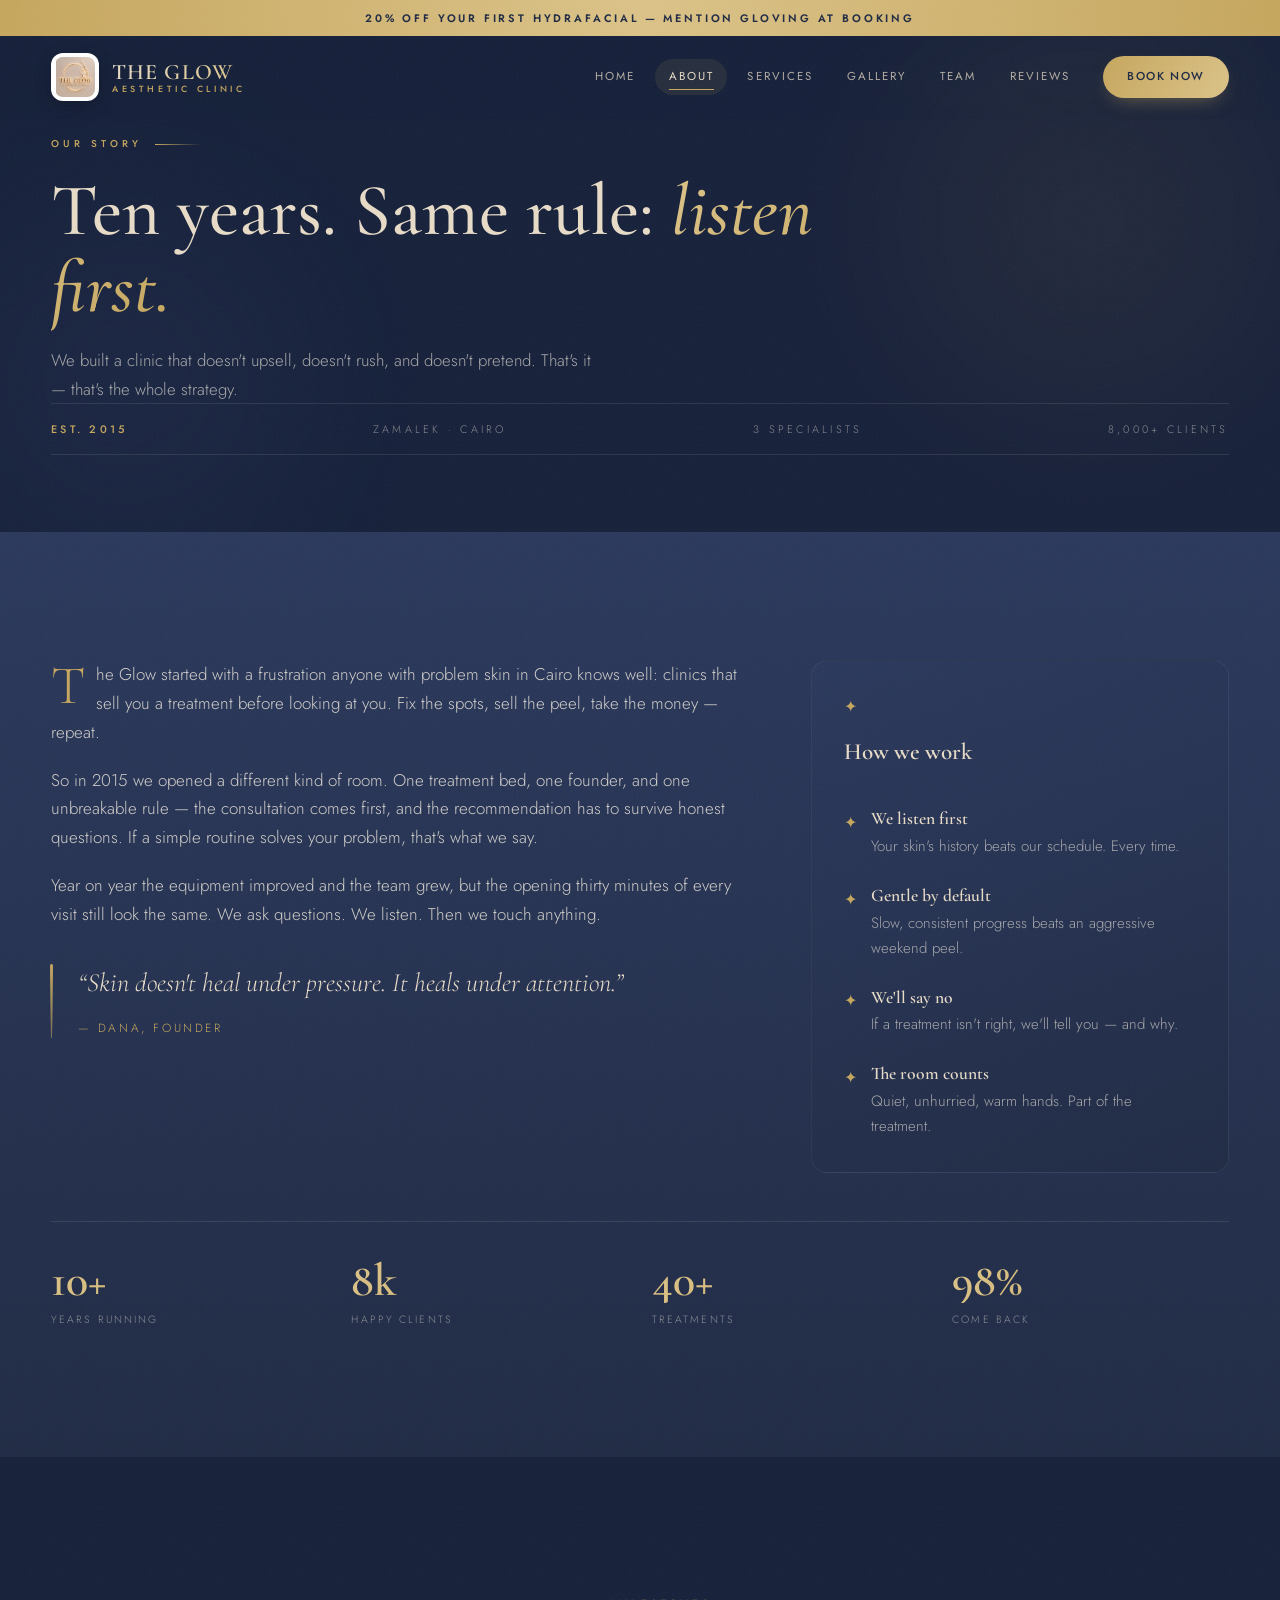
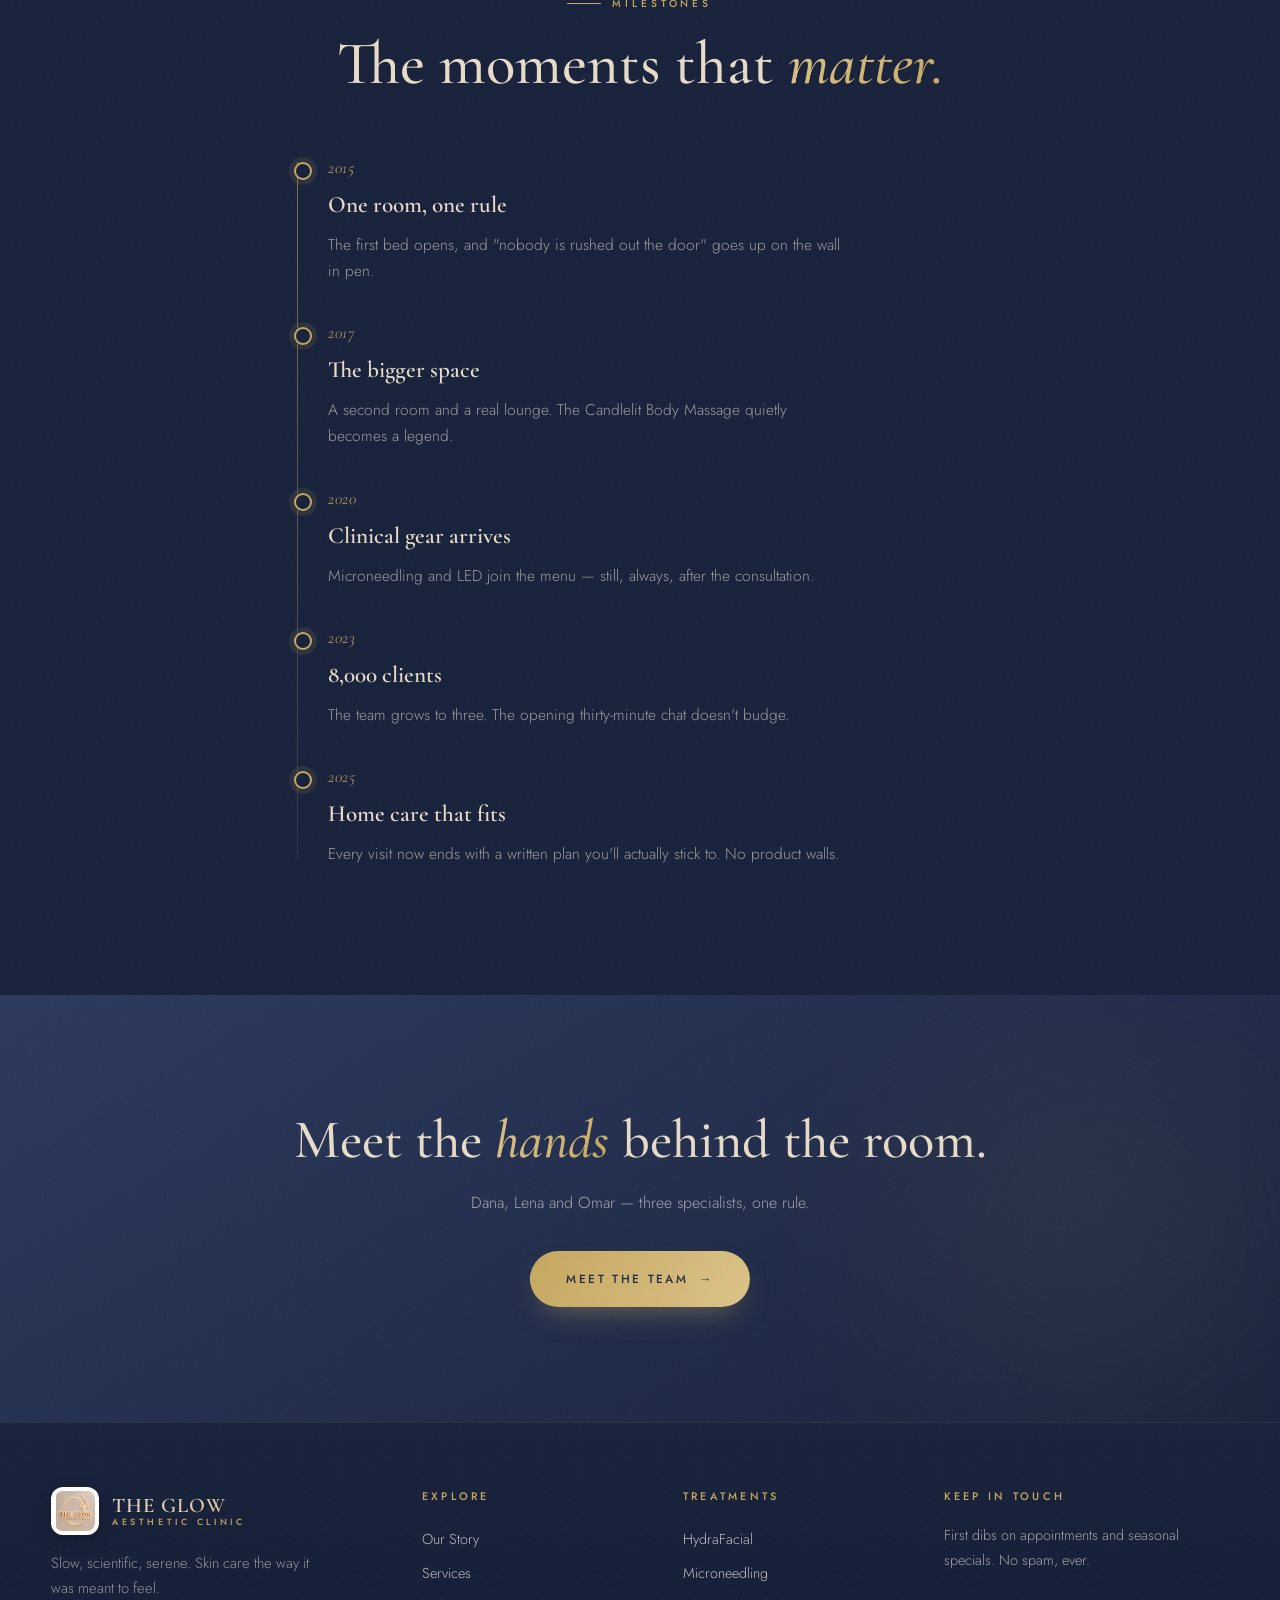
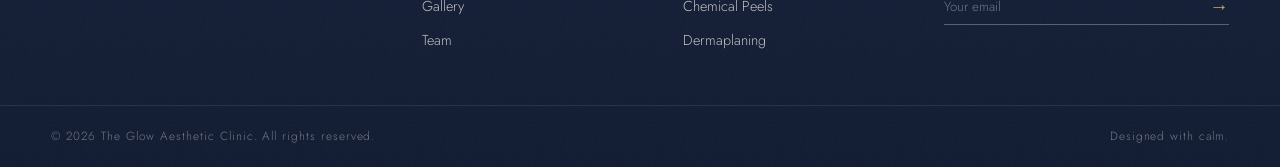
==== about.html @ 3f2040c8 "Initial commit: The Glow aesthetic clinic website" ====
<!DOCTYPE html>
<html lang="en">
<head>
  <meta charset="UTF-8">
  <meta name="viewport" content="width=device-width, initial-scale=1.0">
  <title>Our Story — The Glow Aesthetic Clinic</title>
  <meta name="description" content="The story, values and milestones behind The Glow Aesthetic Clinic in Cairo.">
  <link rel="preconnect" href="https://fonts.googleapis.com">
  <link rel="preconnect" href="https://fonts.gstatic.com" crossorigin>
  <link href="https://fonts.googleapis.com/css2?family=Cormorant+Garamond:ital,wght@0,300;0,400;0,500;0,600;0,700;1,300;1,400;1,500;1,600&family=Jost:wght@200;300;400;500;600&family=Pinyon+Script&display=swap" rel="stylesheet">
  <link rel="stylesheet" href="css/style.css">
</head>
<body>

  <div class="progress-bar"></div>

  <div class="loader" aria-hidden="true">
    <div class="ring"><img src="assets/logo.jpg" alt=""></div>
  </div>

  <header class="site-header" id="siteHeader">
    <div class="announce">20% off your first HydraFacial — mention GLOVING at booking</div>
    <div class="container header-inner">
      <a href="index.html" class="brand" aria-label="The Glow — home">
        <img class="brand-mark" src="assets/logo.jpg" alt="The Glow logo">
        <span class="brand-text">
          <span class="brand-name">The Glow</span>
          <span class="brand-sub">Aesthetic Clinic</span>
        </span>
      </a>
      <nav class="nav" aria-label="Primary">
        <a href="index.html" class="nav-link">Home</a>
        <a href="about.html" class="nav-link active">About</a>
        <a href="services.html" class="nav-link">Services</a>
        <a href="gallery.html" class="nav-link">Gallery</a>
        <a href="team.html" class="nav-link">Team</a>
        <a href="reviews.html" class="nav-link">Reviews</a>
        <a href="contact.html" class="nav-link nav-cta">Book Now</a>
      </nav>
      <button class="nav-toggle" id="navToggle" aria-label="Open menu" aria-expanded="false">
        <span></span><span></span><span></span>
      </button>
    </div>
  </header>

  <div class="mobile-menu" id="mobileMenu" aria-hidden="true">
    <nav aria-label="Mobile">
      <a href="index.html">Home</a>
      <a href="about.html">About</a>
      <a href="services.html">Services</a>
      <a href="gallery.html">Gallery</a>
      <a href="team.html">Team</a>
      <a href="reviews.html">Reviews</a>
      <a href="contact.html" class="mobile-cta">Book Now</a>
    </nav>
  </div>

  <main>

    <section class="page-hero">
      <div class="aurora" aria-hidden="true"><span class="blob b1"></span><span class="blob b2"></span></div>
      <div class="container">
        <p class="page-overline reveal">Our Story</p>
        <h1 class="page-title reveal" style="--d:.08s">Ten years. Same rule: <em>listen first.</em></h1>
        <p class="page-lead reveal" style="--d:.16s">We built a clinic that doesn't upsell, doesn't rush, and doesn't pretend. That's it — that's the whole strategy.</p>
      </div>
      <div class="container">
        <div class="strip reveal" style="--d:.24s">
          <b>Est. 2015</b>
          <span>Zamalek · Cairo</span>
          <span>3 specialists</span>
          <span>8,000+ clients</span>
        </div>
      </div>
    </section>

    <section class="sec-alt section">
      <div class="container about-grid">
        <div class="about-copy">
          <div class="body-text reveal">
            <p>The Glow started with a frustration anyone with problem skin in Cairo knows well: clinics that sell you a treatment before looking at you. Fix the spots, sell the peel, take the money — repeat.</p>
            <p>So in 2015 we opened a different kind of room. One treatment bed, one founder, and one unbreakable rule — the consultation comes first, and the recommendation has to survive honest questions. If a simple routine solves your problem, that's what we say.</p>
            <p>Year on year the equipment improved and the team grew, but the opening thirty minutes of every visit still look the same. We ask questions. We listen. Then we touch anything.</p>
          </div>
          <div class="about-quote reveal" style="--d:.1s">
            <p>“Skin doesn't heal under pressure. It heals under attention.”</p>
            <footer>— Dana, founder</footer>
          </div>
        </div>

        <aside class="reveal reveal-right" style="--d:.14s">
          <div class="card">
            <span class="gold-ic">✦</span>
            <h3>How we work</h3>
            <div class="mt-2" style="display:grid;gap:1.3rem">
              <div class="feature">
                <i>✦</i>
                <div>
                  <strong>We listen first</strong>
                  <p>Your skin's history beats our schedule. Every time.</p>
                </div>
              </div>
              <div class="feature">
                <i>✦</i>
                <div>
                  <strong>Gentle by default</strong>
                  <p>Slow, consistent progress beats an aggressive weekend peel.</p>
                </div>
              </div>
              <div class="feature">
                <i>✦</i>
                <div>
                  <strong>We'll say no</strong>
                  <p>If a treatment isn't right, we'll tell you — and why.</p>
                </div>
              </div>
              <div class="feature">
                <i>✦</i>
                <div>
                  <strong>The room counts</strong>
                  <p>Quiet, unhurried, warm hands. Part of the treatment.</p>
                </div>
              </div>
            </div>
          </div>
        </aside>
      </div>

      <div class="container mt-3">
        <div class="stats reveal">
          <div class="stat">
            <span class="stat-num" data-count="10" data-suffix="+">0</span>
            <span class="stat-label">Years running</span>
          </div>
          <div class="stat">
            <span class="stat-num" data-count="8" data-suffix="k">0</span>
            <span class="stat-label">Happy clients</span>
          </div>
          <div class="stat">
            <span class="stat-num" data-count="40" data-suffix="+">0</span>
            <span class="stat-label">Treatments</span>
          </div>
          <div class="stat">
            <span class="stat-num" data-count="98" data-suffix="%">0</span>
            <span class="stat-label">Come back</span>
          </div>
        </div>
      </div>
    </section>

    <section class="sec-deep section">
      <div class="container">
        <div class="section-head" style="text-align:center">
          <p class="eyebrow reveal" style="margin-inline:auto">Milestones</p>
          <h2 class="section-title reveal" style="--d:.08s;margin-inline:auto">The moments that <em>matter.</em></h2>
        </div>
        <div class="timeline">
          <div class="tl-item reveal">
            <span class="tl-year">2015</span>
            <h3>One room, one rule</h3>
            <p>The first bed opens, and "nobody is rushed out the door" goes up on the wall in pen.</p>
          </div>
          <div class="tl-item reveal" style="--d:.08s">
            <span class="tl-year">2017</span>
            <h3>The bigger space</h3>
            <p>A second room and a real lounge. The Candlelit Body Massage quietly becomes a legend.</p>
          </div>
          <div class="tl-item reveal" style="--d:.16s">
            <span class="tl-year">2020</span>
            <h3>Clinical gear arrives</h3>
            <p>Microneedling and LED join the menu — still, always, after the consultation.</p>
          </div>
          <div class="tl-item reveal" style="--d:.24s">
            <span class="tl-year">2023</span>
            <h3>8,000 clients</h3>
            <p>The team grows to three. The opening thirty-minute chat doesn't budge.</p>
          </div>
          <div class="tl-item reveal" style="--d:.32s">
            <span class="tl-year">2025</span>
            <h3>Home care that fits</h3>
            <p>Every visit now ends with a written plan you'll actually stick to. No product walls.</p>
          </div>
        </div>
      </div>
    </section>

    <section class="cta-band section">
      <div class="aurora" aria-hidden="true"><span class="blob b1"></span></div>
      <div class="container">
        <h2>Meet the <em>hands</em> behind the room.</h2>
        <p>Dana, Lena and Omar — three specialists, one rule.</p>
        <a href="team.html" class="btn btn-primary">Meet the team <span class="arrow">→</span></a>
      </div>
    </section>

  </main>

  <footer class="footer">
    <div class="container footer-grid">
      <div class="footer-brand">
        <a href="index.html" class="brand">
          <img class="brand-mark" src="assets/logo.jpg" alt="The Glow logo">
          <span class="brand-text">
            <span class="brand-name">The Glow</span>
            <span class="brand-sub">Aesthetic Clinic</span>
          </span>
        </a>
        <p class="footer-note">Slow, scientific, serene. Skin care the way it was meant to feel.</p>
      </div>
      <div class="footer-col">
        <h4>Explore</h4>
        <a href="about.html">Our Story</a>
        <a href="services.html">Services</a>
        <a href="gallery.html">Gallery</a>
        <a href="team.html">Team</a>
      </div>
      <div class="footer-col">
        <h4>Treatments</h4>
        <a href="services.html">HydraFacial</a>
        <a href="services.html">Microneedling</a>
        <a href="services.html">Chemical Peels</a>
        <a href="services.html">Dermaplaning</a>
      </div>
      <div class="footer-col">
        <h4>Keep in touch</h4>
        <p class="footer-contact">First dibs on appointments and seasonal specials. No spam, ever.</p>
        <form class="newsletter" id="newsletterForm">
          <input type="email" placeholder="Your email" aria-label="Email address" required>
          <button type="submit" aria-label="Subscribe">→</button>
        </form>
      </div>
    </div>
    <div class="footer-bottom">
      <div class="container" style="display:flex;justify-content:space-between;gap:1rem;flex-wrap:wrap">
        <p>© <span id="year"></span> The Glow Aesthetic Clinic. All rights reserved.</p>
        <p>Designed with calm.</p>
      </div>
    </div>
  </footer>

  <button class="to-top" id="toTop" aria-label="Back to top">↑</button>

  <script src="js/main.js"></script>
</body>
</html>
---- css/style.css ----
/* ============================================================
   THE GLOW — AESTHETIC CLINIC
   Redesign v3 · alive motion system
   Palette kept: navy / beige / gold
   ============================================================ */
:root {
  --navy: #1F2A44;
  --navy-soft: #2A385C;
  --navy-deep: #16203A;
  --beige: #E8DCC8;
  --beige-light: #F5EFE3;
  --beige-pale: #FBF7EF;
  --gold: #C6A75E;
  --gold-light: #DCC388;
  --ink: #232C3F;
  --muted: #7A8498;
  --serif: "Cormorant Garamond", Georgia, serif;
  --sans: "Jost", "Segoe UI", Arial, sans-serif;
  --script: "Pinyon Script", "Brush Script MT", cursive;
  --gold-soft: rgba(198, 167, 94, 0.16);
  --glass: rgba(245, 239, 227, 0.06);
  --line: rgba(245, 239, 227, 0.1);
  --shadow: 0 40px 80px -40px rgba(4, 8, 20, 0.55);
  --shadow-soft: 0 24px 48px -24px rgba(4, 8, 20, 0.45);
  --radius: 16px;
  --radius-sm: 10px;
  --ease: cubic-bezier(0.16, 1, 0.3, 1);
  --ease-bounce: cubic-bezier(0.34, 1.56, 0.64, 1);
}

* { margin: 0; padding: 0; box-sizing: border-box; }
html { scroll-behavior: smooth; }
html.lock { overflow: hidden; }

body {
  font-family: var(--sans);
  font-weight: 300;
  color: var(--beige);
  background: var(--navy-deep);
  line-height: 1.7;
  overflow-x: hidden;
  -webkit-font-smoothing: antialiased;
  text-rendering: optimizeLegibility;
}

/* film grain texture overlay */
body::after {
  content: "";
  position: fixed;
  inset: 0;
  z-index: 9990;
  pointer-events: none;
  opacity: 0.05;
  background-image: url("data:image/svg+xml,%3Csvg xmlns='http://www.w3.org/2000/svg' width='120' height='120'%3E%3Cfilter id='n'%3E%3CfeTurbulence type='fractalNoise' baseFrequency='0.9' numOctaves='2'/%3E%3C/filter%3E%3Crect width='120' height='120' filter='url(%23n)' opacity='1'/%3E%3C/svg%3E");
}

img { display: block; max-width: 100%; }
a { color: inherit; text-decoration: none; }
ul { list-style: none; }
button { font-family: inherit; cursor: pointer; }
section { scroll-margin-top: 90px; position: relative; }
::selection { background: var(--gold); color: var(--navy); }

/* custom scrollbar */
::-webkit-scrollbar { width: 10px; }
::-webkit-scrollbar-track { background: var(--navy-deep); }
::-webkit-scrollbar-thumb { background: linear-gradient(var(--navy-soft), var(--navy)); border-radius: 8px; border: 2px solid var(--navy-deep); }
::-webkit-scrollbar-thumb:hover { background: var(--gold); }

.container { width: min(1240px, 92vw); margin-inline: auto; }
.section { padding: clamp(5rem, 10vw, 9rem) 0; }

/* ---------- scroll progress bar ---------- */
.progress-bar {
  position: fixed;
  top: 0; left: 0;
  height: 3px;
  width: 0%;
  background: linear-gradient(90deg, var(--gold), var(--gold-light), var(--beige));
  z-index: 10000;
  box-shadow: 0 0 12px rgba(198, 167, 94, 0.6);
}

/* ---------- loader ---------- */
.loader {
  position: fixed;
  inset: 0;
  z-index: 10001;
  background: var(--navy-deep);
  display: grid;
  place-items: center;
  transition: opacity 0.6s var(--ease), visibility 0.6s;
}
.loader.done { opacity: 0; visibility: hidden; pointer-events: none; }
.loader .ring {
  width: 74px;
  height: 74px;
  border-radius: 50%;
  border: 2px solid rgba(198, 167, 94, 0.2);
  border-top-color: var(--gold);
  animation: spin 0.9s linear infinite;
  display: grid;
  place-items: center;
}
.loader .ring img { width: 46px; height: 46px; border-radius: 50%; object-fit: contain; padding: 3px; background: #fff; }

/* ---------- custom cursor ---------- */
.cursor-dot,
.cursor-ring { position: fixed; top: 0; left: 0; pointer-events: none; z-index: 10002; border-radius: 50%; }
.cursor-dot {
  width: 8px; height: 8px;
  background: var(--gold);
  transform: translate(-50%, -50%);
  transition: width 0.25s var(--ease), height 0.25s var(--ease), background 0.25s;
}
.cursor-ring {
  width: 38px; height: 38px;
  border: 1px solid rgba(198, 167, 94, 0.55);
  transform: translate(-50%, -50%);
  transition: width 0.3s var(--ease), height 0.3s var(--ease), border-color 0.3s;
}
.cursor-clean body.has-cursor, .cursor-clean body.has-cursor a, .cursor-clean body.has-cursor button { cursor: none; }
.cursor-dot.is-active { width: 14px; height: 14px; background: var(--gold-light); }
.cursor-ring.is-active { width: 56px; height: 56px; border-color: var(--gold-light); }
@media (hover: none), (pointer: coarse) { .cursor-dot, .cursor-ring { display: none; } }

/* ---------- aurora background blobs ---------- */
.aurora { position: absolute; inset: 0; overflow: hidden; pointer-events: none; z-index: 0; }
.aurora .blob {
  position: absolute;
  border-radius: 50%;
  filter: blur(90px);
  opacity: 0.5;
  animation: drift 18s var(--ease) infinite alternate;
}
.aurora .blob.b1 { width: 46vw; height: 46vw; min-width: 420px; min-height: 420px; background: radial-gradient(circle, rgba(198, 167, 94, 0.22), transparent 65%); top: -14%; right: -8%; }
.aurora .blob.b2 { width: 40vw; height: 40vw; min-width: 380px; min-height: 380px; background: radial-gradient(circle, rgba(42, 56, 92, 0.85), transparent 65%); bottom: -20%; left: -10%; animation-delay: -6s; }
.aurora .blob.b3 { width: 30vw; height: 30vw; min-width: 300px; min-height: 300px; background: radial-gradient(circle, rgba(220, 195, 136, 0.12), transparent 65%); top: 30%; left: 30%; animation-delay: -12s; }
@keyframes drift {
  0% { transform: translate3d(0, 0, 0) scale(1); }
  50% { transform: translate3d(-4%, 6%, 0) scale(1.08); }
  100% { transform: translate3d(5%, -5%, 0) scale(0.96); }
}
@keyframes spin { to { transform: rotate(360deg); } }

/* ---------- page enter ---------- */
.page-enter { animation: pageIn 0.9s var(--ease) both; }
@keyframes pageIn { from { opacity: 0; transform: translateY(14px); } to { opacity: 1; transform: none; } }

/* ---------- reveal (scroll) ---------- */
.reveal {
  opacity: 0;
  transform: translateY(30px) scale(0.985);
  filter: blur(6px);
  transition: opacity 0.9s var(--ease), transform 0.9s var(--ease), filter 0.9s var(--ease);
  transition-delay: var(--d, 0s);
  will-change: opacity, transform, filter;
}
.reveal.in { opacity: 1; transform: none; filter: blur(0); }
.reveal-left { transform: translateX(-40px); }
.reveal-right { transform: translateX(40px); }
.reveal-scale { transform: scale(0.9); }
.reveal.in { transform: none; }

/* ---------- buttons ---------- */
.btn {
  position: relative;
  display: inline-flex;
  align-items: center;
  gap: 0.7rem;
  font-family: var(--sans);
  font-size: 0.74rem;
  font-weight: 500;
  letter-spacing: 0.2em;
  text-transform: uppercase;
  padding: 1.05rem 2.2rem;
  border-radius: 999px;
  border: 1px solid transparent;
  overflow: hidden;
  isolation: isolate;
  transition: color 0.35s var(--ease), border-color 0.35s var(--ease), transform 0.35s var(--ease), box-shadow 0.35s var(--ease);
}
.btn::before {
  content: "";
  position: absolute;
  inset: 0;
  z-index: -1;
  background: linear-gradient(115deg, transparent 30%, rgba(255, 255, 255, 0.28) 50%, transparent 70%);
  transform: translateX(-120%);
  transition: transform 0.6s var(--ease);
}
.btn:hover::before { transform: translateX(120%); }
.btn-primary {
  background: linear-gradient(120deg, var(--gold), var(--gold-light));
  color: var(--navy);
  box-shadow: 0 14px 30px -14px rgba(198, 167, 94, 0.55);
}
.btn-primary:hover { transform: translateY(-2px); box-shadow: 0 20px 40px -16px rgba(198, 167, 94, 0.7); color: var(--navy); }
.btn-ghost { border-color: rgba(245, 239, 227, 0.35); color: var(--beige); background: rgba(245, 239, 227, 0.02); }
.btn-ghost:hover { border-color: var(--gold); color: var(--gold-light); transform: translateY(-2px); box-shadow: inset 0 0 0 1px rgba(198, 167, 94, 0.2); }
.btn .arrow { display: inline-block; transition: transform 0.35s var(--ease); }
.btn:hover .arrow { transform: translateX(5px); }
.btn-block { width: 100%; justify-content: center; }

/* ---------- announcement bar (inside header, collapses on scroll) ---------- */
.announce {
  position: relative;
  z-index: 802;
  background: linear-gradient(90deg, var(--gold), var(--gold-light), var(--gold));
  color: var(--navy);
  text-align: center;
  padding: 0.55rem 1rem;
  font-size: 0.68rem;
  font-weight: 600;
  letter-spacing: 0.26em;
  text-transform: uppercase;
  overflow: hidden;
  white-space: nowrap;
  transition: padding 0.4s var(--ease), height 0.4s var(--ease), opacity 0.4s;
}
.site-header.scrolled .announce { padding-top: 0; padding-bottom: 0; height: 0; opacity: 0; }

/* ---------- header ---------- */
.site-header {
  position: fixed;
  top: 0; left: 0; right: 0;
  z-index: 800;
  background: rgba(22, 32, 58, 0.35);
  backdrop-filter: blur(18px);
  -webkit-backdrop-filter: blur(18px);
  border-bottom: 1px solid transparent;
  transition: background 0.45s var(--ease), border-color 0.45s var(--ease), box-shadow 0.45s var(--ease);
}
.site-header.scrolled {
  background: rgba(22, 32, 58, 0.82);
  border-bottom-color: var(--line);
  box-shadow: 0 14px 40px -24px rgba(0, 0, 0, 0.6);
}
.header-inner {
  display: flex;
  align-items: center;
  justify-content: space-between;
  gap: 1rem;
  padding: 1.05rem 0;
  transition: padding 0.45s var(--ease);
}
.site-header.scrolled .header-inner { padding: 0.72rem 0; }

.brand { display: flex; align-items: center; gap: 0.8rem; color: var(--beige); }
.brand-mark {
  width: 48px; height: 48px;
  flex: none;
  object-fit: contain;
  padding: 4px;
  background: #fff;
  border-radius: 12px;
  transition: transform 0.5s var(--ease-bounce), box-shadow 0.5s;
  box-shadow: 0 4px 16px rgba(0, 0, 0, 0.25);
}
.brand:hover .brand-mark { transform: rotate(-6deg) scale(1.06); }
.brand-text { display: flex; flex-direction: column; line-height: 1.1; }
.brand-name {
  font-family: var(--serif);
  font-weight: 600;
  font-size: 1.38rem;
  letter-spacing: 0.05em;
  text-transform: uppercase;
  background: linear-gradient(120deg, var(--beige), var(--gold-light));
  -webkit-background-clip: text;
  background-clip: text;
  -webkit-text-fill-color: transparent;
}
.brand-sub {
  font-family: var(--sans);
  font-size: 0.56rem;
  font-weight: 500;
  letter-spacing: 0.4em;
  text-transform: uppercase;
  color: var(--gold);
}

.nav { display: flex; align-items: center; gap: 0.4rem; }
.nav-link {
  position: relative;
  font-size: 0.72rem;
  font-weight: 400;
  letter-spacing: 0.18em;
  text-transform: uppercase;
  color: var(--beige);
  opacity: 0.75;
  padding: 0.5rem 0.85rem;
  border-radius: 999px;
  transition: opacity 0.3s var(--ease), background 0.3s var(--ease), color 0.3s var(--ease);
}
.nav-link::after {
  content: "";
  position: absolute;
  left: 0.85rem; right: 0.85rem; bottom: 0.28rem;
  height: 1px;
  background: var(--gold);
  transform: scaleX(0);
  transform-origin: right;
  transition: transform 0.4s var(--ease);
}
.nav-link:hover, .nav-link.active { opacity: 1; }
.nav-link:hover::after, .nav-link.active::after { transform: scaleX(1); transform-origin: left; }
.nav-link.active { background: rgba(198, 167, 94, 0.1); }

.nav-cta {
  margin-left: 0.8rem;
  background: linear-gradient(120deg, var(--gold), var(--gold-light));
  color: var(--navy);
  padding: 0.68rem 1.5rem;
  border-radius: 999px;
  letter-spacing: 0.14em;
  font-weight: 500;
  opacity: 1;
  box-shadow: 0 8px 20px -10px rgba(198, 167, 94, 0.6);
  transition: transform 0.3s var(--ease-bounce), box-shadow 0.3s;
}
.nav-cta::after { display: none; }
.nav-cta:hover { transform: translateY(-2px) scale(1.03); box-shadow: 0 14px 30px -12px rgba(198, 167, 94, 0.75); }
.nav-cta.active { background: var(--beige); }

/* hamburger */
.nav-toggle {
  display: none;
  flex-direction: column;
  gap: 5px;
  background: none;
  border: 0;
  padding: 8px;
  z-index: 900;
}
.nav-toggle span {
  width: 26px; height: 2px;
  background: var(--beige);
  border-radius: 2px;
  transition: transform 0.4s var(--ease), opacity 0.3s var(--ease), width 0.4s var(--ease);
}
.nav-toggle.open span:nth-child(1) { transform: translateY(7px) rotate(45deg); }
.nav-toggle.open span:nth-child(2) { opacity: 0; }
.nav-toggle.open span:nth-child(3) { transform: translateY(-7px) rotate(-45deg); width: 26px; }

.mobile-menu {
  position: fixed;
  inset: 0;
  z-index: 850;
  background: linear-gradient(160deg, var(--navy-deep), var(--navy));
  display: flex;
  align-items: center;
  justify-content: center;
  opacity: 0;
  visibility: hidden;
  transition: opacity 0.5s var(--ease), visibility 0.5s;
}
.mobile-menu.open { opacity: 1; visibility: visible; }
.mobile-menu::before {
  content: "";
  position: absolute;
  top: -20%; right: -10%;
  width: 60vw; height: 60vw;
  background: radial-gradient(circle, rgba(198, 167, 94, 0.14), transparent 65%);
  pointer-events: none;
}
.mobile-menu nav { display: flex; flex-direction: column; gap: 0.2rem; text-align: center; position: relative; z-index: 1; }
.mobile-menu a {
  font-family: var(--serif);
  font-size: 2.3rem;
  color: var(--beige);
  padding: 0.5rem 0;
  opacity: 0;
  transform: translateY(22px);
  transition: opacity 0.5s var(--ease), transform 0.5s var(--ease), color 0.3s;
}
.mobile-menu.open a { opacity: 1; transform: none; }
.mobile-menu.open a:nth-child(1) { transition-delay: 0.08s; }
.mobile-menu.open a:nth-child(2) { transition-delay: 0.14s; }
.mobile-menu.open a:nth-child(3) { transition-delay: 0.2s; }
.mobile-menu.open a:nth-child(4) { transition-delay: 0.26s; }
.mobile-menu.open a:nth-child(5) { transition-delay: 0.32s; }
.mobile-menu.open a:nth-child(6) { transition-delay: 0.38s; }
.mobile-menu.open a:nth-child(7) { transition-delay: 0.44s; }
.mobile-menu a:hover { color: var(--gold); transform: scale(1.06); }
.mobile-cta {
  font-family: var(--sans) !important;
  font-size: 0.82rem !important;
  letter-spacing: 0.28em;
  text-transform: uppercase;
  border: 1px solid var(--gold);
  border-radius: 999px;
  padding: 0.9rem 2.6rem;
  width: max-content;
  margin-inline: auto;
  margin-top: 1rem;
}

/* ============================================================
   HERO
   ============================================================ */
.hero {
  min-height: 100vh;
  display: flex;
  align-items: center;
  padding: clamp(7rem, 12vh, 9rem) 0 5rem;
  overflow: hidden;
  position: relative;
}
.hero .container { position: relative; z-index: 2; }
.hero-grid {
  display: grid;
  grid-template-columns: 1.02fr 0.98fr;
  gap: clamp(2.5rem, 6vw, 5.5rem);
  align-items: center;
}

.hero-overline {
  display: inline-flex;
  align-items: center;
  gap: 0.9rem;
  font-size: 0.66rem;
  font-weight: 500;
  letter-spacing: 0.42em;
  text-transform: uppercase;
  color: var(--gold);
  margin-bottom: 1.8rem;
}
.hero-overline::before {
  content: "";
  width: 46px;
  height: 1px;
  background: linear-gradient(90deg, var(--gold), transparent);
  animation: lineGrow 1.4s var(--ease) both;
}
@keyframes lineGrow { from { transform: scaleX(0); } to { transform: scaleX(1); } }

.hero-title {
  font-family: var(--serif);
  font-weight: 500;
  font-size: clamp(3rem, 7.4vw, 5.6rem);
  line-height: 1.02;
  color: var(--beige);
  letter-spacing: -0.015em;
}
.hero-title .line { display: block; overflow: hidden; }
.hero-title .line > span { display: block; transform: translateY(110%); animation: riseIn 1s var(--ease) forwards; }
.hero-title .line:nth-child(2) > span { animation-delay: 0.12s; }
.hero-title .line:nth-child(3) > span { animation-delay: 0.24s; }
@keyframes riseIn { to { transform: translateY(0); } }
.hero-title em {
  font-style: italic;
  background: linear-gradient(120deg, var(--gold-light), var(--gold), var(--beige));
  background-size: 200% auto;
  -webkit-background-clip: text;
  background-clip: text;
  -webkit-text-fill-color: transparent;
  animation: shimmer 5s linear infinite;
}
@keyframes shimmer { to { background-position: 200% center; } }

/* rotating word */
.rot-wrap { display: inline-block; min-width: 0.72em; text-align: center; position: relative; }
.rot {
  display: inline-block;
  font-style: italic;
  background: linear-gradient(120deg, var(--gold-light), var(--gold), var(--beige));
  -webkit-background-clip: text;
  background-clip: text;
  -webkit-text-fill-color: transparent;
}
.rot.swap-out { animation: rollOut 0.4s var(--ease) forwards; }
.rot.swap-in { animation: rollIn 0.5s var(--ease) forwards; }
@keyframes rollOut { to { opacity: 0; transform: translateY(-30px) rotateX(-40deg); } }
@keyframes rollIn { from { opacity: 0; transform: translateY(30px) rotateX(40deg); } to { opacity: 1; transform: none; } }

.hero-sub {
  margin-top: 1.6rem;
  max-width: 44ch;
  color: rgba(245, 239, 227, 0.66);
  font-size: 1.06rem;
  line-height: 1.8;
}
.hero-cta { display: flex; gap: 1rem; flex-wrap: wrap; margin-top: 2.4rem; }

.hero-trust {
  margin-top: 2.6rem;
  padding-top: 1.8rem;
  border-top: 1px solid var(--line);
  display: flex;
  align-items: center;
  gap: 1.5rem;
  flex-wrap: wrap;
}
.hero-trust p { font-size: 0.8rem; color: rgba(245, 239, 227, 0.55); letter-spacing: 0.04em; }
.hero-trust p strong { font-family: var(--serif); font-size: 1.2rem; color: var(--gold); }
.stars { color: var(--gold); letter-spacing: 0.14em; font-size: 0.85rem; }

/* hero media */
.hero-media { position: relative; perspective: 1000px; }
.hero-main {
  width: 84%;
  margin-left: auto;
  aspect-ratio: 4/5;
  border-radius: 4px 4px var(--radius) var(--radius);
  overflow: hidden;
  position: relative;
  box-shadow: var(--shadow);
  animation: floatIn 1.2s var(--ease-bounce) both;
  animation-delay: 0.35s;
}
@keyframes floatIn { from { opacity: 0; transform: translateY(40px) rotate(2deg); } to { opacity: 1; transform: none; } }
.hero-main img {
  width: 100%; height: 112%; object-fit: cover;
  transform: translateY(-5%);
  will-change: transform;
  filter: saturate(0.92) contrast(1.02);
}
.hero-accent {
  position: absolute;
  left: -3%;
  bottom: 6%;
  width: 42%;
  aspect-ratio: 1/1.2;
  border-radius: var(--radius-sm);
  overflow: hidden;
  border: 6px solid var(--navy-deep);
  box-shadow: var(--shadow-soft);
  z-index: 3;
  animation: floaty 6s var(--ease) infinite alternate;
}
@keyframes floaty { from { transform: translateY(0); } to { transform: translateY(-14px); } }
.hero-accent img { width: 100%; height: 100%; object-fit: cover; }

.hero-chip {
  position: absolute;
  top: 4%;
  right: -4%;
  z-index: 4;
  background: rgba(22, 32, 58, 0.7);
  backdrop-filter: blur(10px);
  border: 1px solid var(--gold);
  border-radius: 999px;
  padding: 0.7rem 1.3rem;
  font-size: 0.66rem;
  letter-spacing: 0.24em;
  text-transform: uppercase;
  color: var(--gold-light);
  animation: floaty 5s var(--ease) infinite alternate-reverse;
}

.hero-scroll {
  position: absolute;
  bottom: 2rem;
  left: 50%;
  transform: translateX(-50%);
  display: flex;
  flex-direction: column;
  align-items: center;
  gap: 0.6rem;
  font-size: 0.6rem;
  letter-spacing: 0.4em;
  text-transform: uppercase;
  color: rgba(245, 239, 227, 0.45);
  z-index: 2;
}
.hero-scroll::after {
  content: "";
  width: 1px;
  height: 46px;
  background: linear-gradient(180deg, var(--gold), transparent);
  animation: drip 1.8s var(--ease) infinite;
}
@keyframes drip { 0% { transform: scaleY(0); transform-origin: top; } 60% { transform: scaleY(1); transform-origin: top; } 100% { transform: scaleY(0); transform-origin: bottom; } }

/* watermark outlined text */
.watermark {
  pointer-events: none;
  position: absolute;
  font-family: var(--serif);
  font-style: italic;
  font-size: clamp(4rem, 14vw, 12rem);
  line-height: 1;
  color: transparent;
  -webkit-text-stroke: 1px rgba(198, 167, 94, 0.14);
  white-space: nowrap;
  z-index: 0;
  animation: watermark 40s linear infinite;
}
@keyframes watermark { from { transform: translateX(0); } to { transform: translateX(-50%); } }

/* ---------- marquee ---------- */
.marquee {
  border-top: 1px solid var(--line);
  border-bottom: 1px solid var(--line);
  background: rgba(245, 239, 227, 0.03);
  overflow: hidden;
  padding: 1.2rem 0;
}
.marquee-track {
  display: flex;
  align-items: center;
  gap: 3rem;
  width: max-content;
  white-space: nowrap;
  animation: marquee 24s linear infinite;
}
.marquee:hover .marquee-track { animation-play-state: paused; }
.marquee-track span {
  font-family: var(--serif);
  font-style: italic;
  font-size: 1.7rem;
  color: var(--beige);
  opacity: 0.9;
}
.marquee-track span.hl {
  color: var(--gold);
  font-style: normal;
  font-family: var(--sans);
  font-size: 1rem;
  letter-spacing: 0.3em;
  text-transform: uppercase;
  opacity: 1;
}
@keyframes marquee { to { transform: translateX(-50%); } }

/* ============================================================
   SECTION HEADINGS
   ============================================================ */
.section-head { margin-bottom: clamp(2.4rem, 5vw, 3.6rem); }
.section-title {
  font-family: var(--serif);
  font-weight: 500;
  font-size: clamp(2.3rem, 4.8vw, 3.8rem);
  line-height: 1.06;
  color: var(--beige);
  max-width: 22ch;
}
.section-title em {
  font-style: italic;
  background: linear-gradient(120deg, var(--gold-light), var(--gold));
  -webkit-background-clip: text;
  background-clip: text;
  -webkit-text-fill-color: transparent;
}
.eyebrow {
  display: inline-flex;
  align-items: center;
  gap: 0.7rem;
  font-size: 0.64rem;
  font-weight: 500;
  letter-spacing: 0.38em;
  text-transform: uppercase;
  color: var(--gold);
  margin-bottom: 1.2rem;
}
.eyebrow::before { content: ""; width: 34px; height: 1px; background: var(--gold); }
.section-note { color: rgba(245, 239, 227, 0.6); max-width: 46ch; font-size: 1rem; }

/* ============================================================
   STORY
   ============================================================ */
.story { background: linear-gradient(180deg, var(--navy-soft), var(--navy)); }
.story-grid {
  display: grid;
  grid-template-columns: 0.85fr 1.15fr;
  gap: clamp(3rem, 7vw, 6.5rem);
  align-items: center;
}
.story-visual { position: relative; }
.story-media {
  width: 100%;
  max-width: 420px;
  aspect-ratio: 3/4;
  border-radius: var(--radius);
  overflow: hidden;
  box-shadow: var(--shadow);
  position: relative;
}
.story-media img {
  width: 100%; height: 100%; object-fit: cover;
  transform: scale(1.06);
  transition: transform 1.4s var(--ease), filter 0.8s;
  filter: saturate(0.9);
  will-change: transform;
}
.story-media::after {
  content: "";
  position: absolute;
  inset: 0;
  background: linear-gradient(200deg, transparent 45%, rgba(22, 32, 58, 0.5));
}
.story-visual:hover .story-media img { transform: scale(1); }
.story-stamp {
  position: absolute;
  z-index: 3;
  bottom: -18px;
  right: 6%;
  font-family: var(--script);
  font-size: clamp(2.4rem, 3.6vw, 3.2rem);
  color: var(--gold);
  transform: rotate(-6deg);
  filter: drop-shadow(0 8px 16px rgba(0,0,0,0.35));
}
.story-exp {
  position: absolute;
  top: -22px;
  left: -10px;
  z-index: 3;
  background: var(--gold);
  color: var(--navy);
  border-radius: 14px;
  padding: 0.8rem 1.2rem;
  font-family: var(--serif);
  font-weight: 600;
  font-size: 1.1rem;
  line-height: 1;
  text-align: center;
  box-shadow: var(--shadow-soft);
  animation: floaty 5s var(--ease) infinite alternate;
}
.story-exp small { display: block; font-family: var(--sans); font-size: 0.55rem; letter-spacing: 0.18em; text-transform: uppercase; margin-top: 0.3rem; font-weight: 500; }

.story-copy .story-heading {
  font-family: var(--serif);
  font-weight: 500;
  font-size: clamp(2rem, 4.4vw, 3.3rem);
  line-height: 1.1;
  color: var(--beige);
  max-width: 19ch;
  margin-bottom: 2rem;
}
.story-copy .story-heading em {
  font-style: italic;
  color: var(--gold-light);
}
.story-copy .body-text p {
  color: rgba(245, 239, 227, 0.78);
  margin-bottom: 1.1rem;
  font-size: 1.02rem;
}
.story-copy .body-text p:first-child::first-letter {
  font-family: var(--serif);
  font-size: 3.2rem;
  float: left;
  line-height: 0.8;
  padding: 0.3rem 0.6rem 0 0;
  color: var(--gold);
}
.story-copy .btn { margin-top: 1.4rem; }

/* stats */
.stats {
  display: grid;
  grid-template-columns: repeat(4, 1fr);
  gap: 1.5rem;
  margin-top: 2.8rem;
  padding-top: 2.2rem;
  border-top: 1px solid var(--line);
}
.stat { position: relative; }
.stat-num {
  display: block;
  font-family: var(--serif);
  font-weight: 600;
  font-size: clamp(2rem, 3.6vw, 2.9rem);
  color: var(--beige);
  line-height: 1;
  background: linear-gradient(120deg, var(--gold-light), var(--gold));
  -webkit-background-clip: text;
  background-clip: text;
  -webkit-text-fill-color: transparent;
}
.stat-label {
  display: block;
  margin-top: 0.5rem;
  font-size: 0.66rem;
  letter-spacing: 0.2em;
  text-transform: uppercase;
  color: rgba(245, 239, 227, 0.5);
}

/* ============================================================
   SERVICES (home · stacked rows)
   ============================================================ */
.services { background: var(--navy); }
.svc-list { max-width: 960px; }
.svc-row {
  padding: 2rem 0;
  border-bottom: 1px solid var(--line);
  display: grid;
  grid-template-columns: 96px 1fr auto;
  align-items: center;
  gap: 2rem;
  transition: padding-left 0.4s var(--ease), background 0.4s;
  position: relative;
  cursor: pointer;
}
.svc-row:first-child { border-top: 1px solid var(--line); }
.svc-row::before {
  content: "";
  position: absolute;
  inset: 0 -14px;
  background: linear-gradient(90deg, rgba(198, 167, 94, 0.08), transparent 80%);
  opacity: 0;
  transition: opacity 0.4s;
  pointer-events: none;
}
.svc-row:hover::before { opacity: 1; }
.svc-row:hover { padding-left: 1.2rem; }
.svc-row .svc-index {
  font-family: var(--serif);
  font-style: italic;
  font-size: 1rem;
  color: var(--gold);
  opacity: 0.7;
}
.svc-row h3 {
  font-family: var(--serif);
  font-weight: 600;
  font-size: clamp(1.6rem, 2.7vw, 2.1rem);
  color: var(--beige);
  line-height: 1.2;
  transition: color 0.3s, transform 0.4s var(--ease);
}
.svc-row:hover h3 { color: var(--gold-light); transform: translateX(6px); }
.svc-row p {
  margin-top: 0.35rem;
  color: rgba(245, 239, 227, 0.55);
  font-size: 0.92rem;
  max-width: 50ch;
}
.svc-row .svc-meta { display: flex; align-items: center; gap: 1.6rem; }
.svc-row .svc-price {
  font-family: var(--serif);
  font-style: italic;
  font-size: 1.2rem;
  color: var(--gold);
  white-space: nowrap;
}
.svc-row .svc-arrow {
  color: var(--gold);
  font-size: 1.3rem;
  opacity: 0;
  transform: translateX(-8px);
  transition: opacity 0.3s var(--ease), transform 0.4s var(--ease);
}
.svc-row:hover .svc-arrow { opacity: 1; transform: translateX(0); }

/* ============================================================
   BENTO (services page + team standards)
   ============================================================ */
.bento {
  display: grid;
  grid-template-columns: repeat(4, 1fr);
  grid-auto-rows: minmax(160px, auto);
  gap: 1.1rem;
}
.bento-item {
  background: linear-gradient(160deg, var(--navy-soft), var(--navy));
  border: 1px solid var(--glass);
  border-radius: var(--radius);
  padding: 2rem 1.8rem;
  display: flex;
  flex-direction: column;
  justify-content: space-between;
  overflow: hidden;
  position: relative;
  isolation: isolate;
  transition: transform 0.45s var(--ease), border-color 0.45s, box-shadow 0.45s;
}
.bento-item::before {
  content: "";
  position: absolute;
  inset: 0;
  z-index: -1;
  background: radial-gradient(120% 120% at 100% 0%, rgba(198, 167, 94, 0.16), transparent 55%);
  opacity: 0;
  transition: opacity 0.45s;
}
.bento-item:hover { transform: translateY(-6px); border-color: rgba(198, 167, 94, 0.4); box-shadow: var(--shadow-soft); }
.bento-item:hover::before { opacity: 1; }
.bento-wide { grid-column: span 2; }
.bento-tall { grid-row: span 2; }
.bento-photo {
  padding: 0;
  overflow: hidden;
  position: relative;
  cursor: pointer;
}
.bento-photo img {
  width: 100%; height: 100%;
  object-fit: cover;
  position: absolute;
  inset: 0;
  filter: saturate(0.94);
  transition: transform 1.4s var(--ease), filter 0.6s;
}
.bento-photo:hover img { transform: scale(1.07); filter: saturate(1.08); }
.bento-photo::after {
  content: "";
  position: absolute;
  inset: 0;
  background: linear-gradient(to top, rgba(22, 32, 58, 0.8), transparent 60%);
}
.bento-photo figcaption {
  position: absolute;
  left: 1.4rem; right: 1.4rem; bottom: 1.2rem;
  z-index: 2;
  font-family: var(--serif);
  font-style: italic;
  font-size: 1.3rem;
  color: var(--beige);
}
.bento-photo figcaption small {
  display: block;
  font-family: var(--sans);
  font-style: normal;
  font-size: 0.6rem;
  letter-spacing: 0.28em;
  text-transform: uppercase;
  color: var(--gold);
  margin-top: 0.3rem;
}
.bento-feature {
  color: rgba(245, 239, 227, 0.55);
  font-family: var(--serif);
  font-style: italic;
  font-size: 1.05rem;
  line-height: 1.5;
}
.bento-price { font-family: var(--serif); font-style: italic; font-size: 1.2rem; color: var(--gold); }
.bento-item h3 {
  font-family: var(--serif);
  font-weight: 600;
  font-size: 1.7rem;
  color: var(--beige);
  line-height: 1.15;
}
.bento-item .bento-icon {
  font-size: 1.1rem;
  color: var(--gold);
  margin-bottom: 1.2rem;
  display: inline-block;
}
.bento-link {
  display: inline-flex;
  align-items: center;
  justify-content: space-between;
  gap: 1rem;
  margin-top: 1rem;
  color: var(--gold);
  font-size: 0.68rem;
  letter-spacing: 0.24em;
  text-transform: uppercase;
  opacity: 0.85;
  transition: gap 0.3s var(--ease), opacity 0.3s;
}
.bento-link:hover { gap: 1.6rem; opacity: 1; }

/* cards (generic) */
.card {
  background: linear-gradient(160deg, var(--navy-soft), var(--navy));
  border: 1px solid var(--glass);
  border-radius: var(--radius);
  padding: 2rem;
  position: relative;
  isolation: isolate;
  transition: transform 0.45s var(--ease), border-color 0.45s, box-shadow 0.45s;
}
.card::before {
  content: "";
  position: absolute;
  inset: 0;
  z-index: -1;
  background: radial-gradient(120% 120% at 80% 0%, rgba(198, 167, 94, 0.16), transparent 55%);
  opacity: 0;
  transition: opacity 0.45s;
}
.card:hover { transform: translateY(-6px); border-color: rgba(198, 167, 94, 0.4); box-shadow: var(--shadow-soft); }
.card:hover::before { opacity: 1; }
.card h3 { font-family: var(--serif); font-weight: 600; font-size: 1.45rem; color: var(--beige); }
.card p { color: rgba(245, 239, 227, 0.6); font-size: 0.94rem; }
.card .gold-ic { color: var(--gold); font-size: 1rem; display: block; margin-bottom: 0.8rem; }

.grid-2, .grid-3, .grid-4 { display: grid; gap: clamp(1rem, 2.2vw, 1.6rem); }
.grid-2 { grid-template-columns: repeat(2, 1fr); }
.grid-3 { grid-template-columns: repeat(3, 1fr); }
.grid-4 { grid-template-columns: repeat(4, 1fr); }

.feature { display: flex; gap: 0.9rem; align-items: flex-start; }
.feature i { flex: none; color: var(--gold); font-style: normal; font-size: 1rem; margin-top: 0.3rem; }
.feature p { color: rgba(245, 239, 227, 0.62); font-size: 0.94rem; }
.feature strong { font-family: var(--serif); font-weight: 600; color: var(--beige); font-size: 1.1rem; }

/* ============================================================
   GALLERY — home carousel + page masonry
   ============================================================ */
.gallery { background: var(--navy-deep); overflow: hidden; }
.gallery-track {
  display: flex;
  gap: 1.4rem;
  overflow-x: auto;
  scroll-snap-type: x mandatory;
  padding: 0 4vw 2.5rem;
  scrollbar-width: none;
  cursor: grab;
}
.gallery-track:active { cursor: grabbing; }
.gallery-track.dragging { scroll-snap-type: none; }
.gallery-track::-webkit-scrollbar { display: none; }
.g-card {
  flex: 0 0 auto;
  width: clamp(230px, 27vw, 310px);
  aspect-ratio: 3/4;
  border-radius: var(--radius);
  overflow: hidden;
  position: relative;
  scroll-snap-align: center;
  box-shadow: var(--shadow-soft);
}
.g-card img {
  width: 100%; height: 100%; object-fit: cover;
  filter: saturate(0.92);
  transition: transform 1.2s var(--ease);
}
.g-card:hover img { transform: scale(1.08); }
.g-card::after {
  content: "";
  position: absolute;
  inset: 0;
  background: linear-gradient(to top, rgba(22, 32, 58, 0.75), transparent 55%);
  transition: background 0.5s;
}
.g-card:hover::after { background: linear-gradient(to top, rgba(22, 32, 58, 0.85), transparent 45%); }
.g-card figcaption {
  position: absolute;
  bottom: 1.1rem;
  left: 1.2rem;
  font-family: var(--serif);
  font-style: italic;
  font-size: 1.15rem;
  color: var(--beige);
  z-index: 2;
}
.g-card figcaption small {
  display: block;
  font-family: var(--sans);
  font-style: normal;
  font-size: 0.6rem;
  letter-spacing: 0.28em;
  text-transform: uppercase;
  color: var(--gold);
  margin-top: 0.3rem;
}

/* gallery page — mosaic */
.gallery-mosaic {
  display: grid;
  grid-template-columns: repeat(12, 1fr);
  grid-auto-rows: clamp(180px, 24vw, 240px);
  gap: 1rem;
}
.gm { border-radius: var(--radius); overflow: hidden; position: relative; }
.gm img { width: 100%; height: 100%; object-fit: cover; filter: saturate(0.94); transition: transform 1.4s var(--ease), filter 0.6s; }
.gm:hover img { transform: scale(1.06); filter: saturate(1.05); }
.gm::after {
  content: "";
  position: absolute; inset: 0;
  background: linear-gradient(to top, rgba(22, 32, 58, 0.72), transparent 55%);
  transition: background 0.5s;
}
.gm:hover::after { background: linear-gradient(to top, rgba(22, 32, 58, 0.85), transparent 40%); }
.gm figcaption {
  position: absolute;
  bottom: 1rem; left: 1.2rem;
  font-family: var(--serif);
  font-style: italic;
  font-size: 1.1rem;
  color: var(--beige);
  z-index: 2;
}
.gm figcaption small { display: block; font-family: var(--sans); font-style: normal; font-size: 0.6rem; letter-spacing: 0.26em; text-transform: uppercase; color: var(--gold); margin-top: 0.25rem; }
.gm-1 { grid-column: span 5; grid-row: span 2; }
.gm-2 { grid-column: span 4; }
.gm-3 { grid-column: span 3; }
.gm-4 { grid-column: span 4; grid-row: span 2; }
.gm-5 { grid-column: span 3; }
.gm-6 { grid-column: span 3; }
.gm-7 { grid-column: span 7; }
.gm-8 { grid-column: span 5; }

.gallery-nav { display: flex; gap: 0.7rem; }
.nav-btn {
  width: 50px; height: 50px;
  border-radius: 50%;
  border: 1px solid rgba(245, 239, 227, 0.25);
  background: transparent;
  color: var(--beige);
  font-size: 1.05rem;
  transition: background 0.3s var(--ease), color 0.3s, border-color 0.3s, transform 0.3s var(--ease-bounce);
}
.nav-btn:hover { background: var(--gold); color: var(--navy); border-color: var(--gold); transform: scale(1.08); }

/* ============================================================
   TEAM
   ============================================================ */
.team { background: var(--navy); }
.team-grid { display: grid; grid-template-columns: repeat(3, 1fr); gap: clamp(1.5rem, 3vw, 2.5rem); }
.team-card { text-align: center; }
.team-media {
  width: min(100%, 300px);
  margin-inline: auto;
  aspect-ratio: 4/5;
  border-radius: 50% 50% var(--radius-sm) var(--radius-sm);
  overflow: hidden;
  position: relative;
  box-shadow: var(--shadow-soft);
}
.team-media img {
  width: 100%; height: 100%; object-fit: cover;
  filter: saturate(0.9);
  transition: transform 1.3s var(--ease), filter 0.7s;
}
.team-card:hover .team-media img { transform: scale(1.08); filter: saturate(1.05); }
.team-tag {
  position: absolute;
  bottom: 1rem; left: 50%;
  transform: translateX(-50%) translateY(8px);
  background: rgba(22, 32, 58, 0.75);
  backdrop-filter: blur(8px);
  border: 1px solid var(--gold);
  border-radius: 999px;
  padding: 0.4rem 1rem;
  font-size: 0.56rem;
  letter-spacing: 0.22em;
  text-transform: uppercase;
  color: var(--gold-light);
  white-space: nowrap;
  opacity: 0;
  transition: opacity 0.4s var(--ease), transform 0.4s var(--ease);
  z-index: 2;
}
.team-card:hover .team-tag { opacity: 1; transform: translateX(-50%) translateY(0); }
.team-card .team-role { color: var(--gold); font-size: 0.72rem; letter-spacing: 0.22em; text-transform: uppercase; margin-top: 0.5rem; }
.team-card p { color: rgba(245, 239, 227, 0.6); font-size: 0.95rem; margin-top: 0.8rem; max-width: 42ch; margin-inline: auto; }
.team-card h3 { font-family: var(--serif); font-weight: 600; font-size: 1.7rem; color: var(--beige); margin-top: 1.3rem; }
.role { font-size: 0.66rem; letter-spacing: 0.26em; text-transform: uppercase; color: var(--gold); margin-top: 0.35rem; }

/* ============================================================
   REVIEWS
   ============================================================ */
.reviews {
  background: linear-gradient(165deg, var(--navy), var(--navy-deep));
  overflow: hidden;
}
.review-stage {
  position: relative;
  max-width: 800px;
  margin-inline: auto;
  text-align: center;
  min-height: 300px;
}
.review-slide {
  position: absolute;
  inset: 0;
  opacity: 0;
  transform: translateY(20px) scale(0.98);
  transition: opacity 0.7s var(--ease), transform 0.7s var(--ease);
  pointer-events: none;
}
.review-slide.active { opacity: 1; transform: none; pointer-events: auto; }
.review-slide .quote-mark {
  font-family: var(--serif);
  font-size: 5.5rem;
  line-height: 0.4;
  color: var(--gold);
  display: block;
  margin-bottom: 1.6rem;
  opacity: 0.7;
}
.review-slide blockquote p {
  font-family: var(--serif);
  font-weight: 400;
  font-style: italic;
  font-size: clamp(1.35rem, 2.6vw, 1.9rem);
  line-height: 1.55;
  color: var(--beige);
}
.review-slide footer { margin-top: 1.8rem; }
.review-slide .stars { font-size: 1rem; color: var(--gold); }
.review-slide cite {
  display: block;
  font-family: var(--sans);
  font-style: normal;
  font-weight: 500;
  letter-spacing: 0.2em;
  text-transform: uppercase;
  font-size: 0.74rem;
  color: var(--gold-light);
  margin-top: 0.6rem;
}
.review-dots {
  position: absolute;
  bottom: -6px;
  left: 50%;
  transform: translateX(-50%);
  display: flex;
  gap: 0.6rem;
}
.dot {
  width: 26px; height: 4px;
  border-radius: 4px;
  border: 0;
  padding: 0;
  background: rgba(251, 247, 239, 0.18);
  transition: background 0.3s, width 0.3s var(--ease), transform 0.3s;
  cursor: pointer;
}
.dot.active { background: var(--gold); width: 44px; }

/* reviews page */
.rating-banner {
  display: flex;
  align-items: center;
  justify-content: center;
  gap: 2.2rem;
  flex-wrap: wrap;
  background: linear-gradient(160deg, var(--navy-soft), var(--navy));
  border: 1px solid var(--glass);
  border-radius: var(--radius);
  padding: 1.5rem 2rem;
  margin-bottom: 2.5rem;
  position: relative;
  overflow: hidden;
}
.rating-banner::before {
  content: "";
  position: absolute;
  inset: 0;
  background: radial-gradient(90% 200% at 50% 0%, rgba(198, 167, 94, 0.14), transparent 60%);
}
.rating-banner > * { position: relative; }
.rating-banner .big {
  font-family: var(--serif);
  font-weight: 600;
  font-size: 3rem;
  color: var(--beige);
  line-height: 1;
  background: linear-gradient(120deg, var(--beige), var(--gold-light));
  -webkit-background-clip: text;
  background-clip: text;
  -webkit-text-fill-color: transparent;
}
.rating-banner .stars { font-size: 1.15rem; }
.rating-banner p { color: rgba(245, 239, 227, 0.55); font-size: 0.85rem; letter-spacing: 0.06em; }

.review-grid { display: grid; grid-template-columns: repeat(2, 1fr); gap: clamp(1rem, 2.2vw, 1.6rem); }
.review-card {
  background: linear-gradient(160deg, var(--navy-soft), var(--navy-deep));
  border: 1px solid var(--glass);
  border-radius: var(--radius);
  padding: 1.9rem;
  display: flex;
  flex-direction: column;
  gap: 0.9rem;
  position: relative;
  isolation: isolate;
  transition: transform 0.45s var(--ease), border-color 0.45s, box-shadow 0.45s;
}
.review-card::before {
  content: "";
  position: absolute;
  inset: 0;
  z-index: -1;
  background: radial-gradient(120% 120% at 100% 0%, rgba(198, 167, 94, 0.12), transparent 55%);
  opacity: 0;
  transition: opacity 0.45s;
}
.review-card:hover { transform: translateY(-6px); border-color: rgba(198, 167, 94, 0.4); box-shadow: var(--shadow-soft); }
.review-card:hover::before { opacity: 1; }
.review-card .quote-mark {
  font-family: var(--serif);
  font-size: 3.2rem;
  line-height: 0.6;
  height: 1rem;
  color: var(--gold);
}
.review-card p { font-family: var(--serif); font-style: italic; font-size: 1.12rem; line-height: 1.58; color: var(--beige); flex: 1; }
.review-card .stars { font-size: 0.95rem; color: var(--gold); }
.review-card cite { font-family: var(--sans); font-style: normal; font-weight: 500; font-size: 0.72rem; letter-spacing: 0.2em; text-transform: uppercase; color: var(--gold-light); }
.review-tag { display: block; margin-top: 0.25rem; font-size: 0.66rem; letter-spacing: 0.16em; text-transform: uppercase; color: rgba(245, 239, 227, 0.45); }

/* ============================================================
   CONTACT
   ============================================================ */
.book { background: linear-gradient(180deg, var(--navy), var(--navy-soft)); }
.book-grid { display: grid; grid-template-columns: 1.2fr 0.8fr; gap: clamp(2rem, 4vw, 4rem); align-items: stretch; }
.book-form {
  background: var(--beige-pale);
  border: 1px solid rgba(31, 42, 68, 0.08);
  border-radius: var(--radius);
  padding: clamp(1.8rem, 4vw, 2.8rem);
  display: grid;
  gap: 1.3rem;
  box-shadow: var(--shadow);
  animation: floatIn 0.9s var(--ease) both;
}
.field label {
  display: block;
  font-size: 0.66rem;
  font-weight: 500;
  letter-spacing: 0.22em;
  text-transform: uppercase;
  color: var(--muted);
  margin-bottom: 0.5rem;
}
.field input,
.field select,
.field textarea {
  width: 100%;
  font-family: var(--sans);
  font-weight: 300;
  font-size: 0.98rem;
  color: var(--navy);
  background: var(--beige-light);
  border: 1px solid transparent;
  border-bottom-color: rgba(31, 42, 68, 0.18);
  padding: 0.8rem 0.4rem;
  border-radius: 8px 8px 0 0;
  transition: border-color 0.3s, background 0.3s, box-shadow 0.3s;
}
.field input:focus,
.field select:focus,
.field textarea:focus {
  outline: none;
  background: #fff;
  border-bottom-color: var(--gold);
  box-shadow: 0 8px 20px -14px rgba(198, 167, 94, 0.5);
}
.field textarea { resize: vertical; }
.form-note { font-size: 0.78rem; color: var(--muted); text-align: center; }
.form-success {
  display: none;
  text-align: center;
  font-size: 0.88rem;
  color: var(--navy);
  background: rgba(198, 167, 94, 0.18);
  border: 1px solid rgba(198, 167, 94, 0.5);
  padding: 0.85rem;
  border-radius: 10px;
  animation: popIn 0.4s var(--ease-bounce);
}
.form-success.show { display: block; }
@keyframes popIn { from { transform: scale(0.9); opacity: 0; } to { transform: none; opacity: 1; } }

.book-info {
  background: linear-gradient(150deg, var(--navy-deep), var(--navy));
  background-image: radial-gradient(80% 60% at 90% 0%, rgba(198, 167, 94, 0.16), transparent 60%);
  border-radius: var(--radius);
  color: var(--beige);
  padding: clamp(2rem, 4vw, 2.8rem);
  display: flex;
  flex-direction: column;
  gap: 2rem;
  justify-content: space-between;
  box-shadow: var(--shadow);
  border: 1px solid var(--glass);
}
.info-block h3 {
  font-family: var(--serif);
  font-weight: 500;
  font-size: 1.35rem;
  color: var(--gold-light);
  margin-bottom: 0.45rem;
  display: flex;
  align-items: center;
  gap: 0.7rem;
}
.info-block h3::after { content: ""; flex: 1; max-width: 40px; height: 1px; background: linear-gradient(90deg, var(--gold), transparent); }
.info-block p { font-size: 0.95rem; color: rgba(251, 247, 239, 0.82); line-height: 1.85; }
.info-block a { border-bottom: 1px solid rgba(251, 247, 239, 0.25); transition: color 0.3s, border-color 0.3s; }
.info-block a:hover { color: var(--gold-light); border-color: var(--gold-light); }
.socials { display: flex; gap: 0.7rem; }
.socials a {
  width: 44px; height: 44px;
  display: grid;
  place-items: center;
  border-radius: 50%;
  border: 1px solid rgba(251, 247, 239, 0.25);
  font-size: 0.7rem;
  letter-spacing: 0.08em;
  color: var(--beige);
  transition: background 0.3s, color 0.3s, transform 0.3s var(--ease-bounce), border-color 0.3s;
}
.socials a:hover { background: var(--gold); color: var(--navy); transform: translateY(-3px) scale(1.05); border-color: var(--gold); }

/* ============================================================
   FAQ
   ============================================================ */
.faq { max-width: 760px; margin-inline: auto; display: grid; gap: 0.8rem; }
.faq details {
  background: linear-gradient(160deg, var(--navy-soft), var(--navy));
  border: 1px solid var(--glass);
  border-radius: 12px;
  padding: 0.9rem 1.4rem;
  transition: border-color 0.3s, transform 0.3s;
}
.faq details[open] { border-color: rgba(198, 167, 94, 0.4); }
.faq summary {
  cursor: pointer;
  list-style: none;
  font-family: var(--serif);
  font-weight: 500;
  font-size: 1.25rem;
  color: var(--beige);
  display: flex;
  justify-content: space-between;
  align-items: center;
  gap: 1rem;
}
.faq summary::-webkit-details-marker { display: none; }
.faq summary::after {
  content: "+";
  flex: none;
  font-family: var(--sans);
  font-size: 1.4rem;
  font-weight: 300;
  color: var(--gold);
  transition: transform 0.35s var(--ease);
}
.faq details[open] summary::after { transform: rotate(135deg); }
.faq details p {
  margin-top: 0.8rem;
  padding-top: 0.8rem;
  border-top: 1px solid var(--line);
  color: rgba(245, 239, 227, 0.65);
  font-size: 0.95rem;
  animation: fadeDown 0.4s var(--ease);
}
@keyframes fadeDown { from { opacity: 0; transform: translateY(-6px); } to { opacity: 1; transform: none; } }

/* ============================================================
   CTA
   ============================================================ */
.cta-band {
  padding: clamp(5rem, 9vw, 8rem) 0;
  text-align: center;
  position: relative;
  overflow: hidden;
  background: linear-gradient(150deg, var(--navy-soft), var(--navy-deep));
}
.cta-band .container { position: relative; z-index: 2; max-width: 700px; }
.cta-band h2 {
  font-family: var(--serif);
  font-weight: 500;
  font-size: clamp(2rem, 4.6vw, 3.4rem);
  line-height: 1.12;
  color: var(--beige);
}
.cta-band h2 em { font-style: italic; background: linear-gradient(120deg, var(--gold-light), var(--gold)); -webkit-background-clip: text; background-clip: text; -webkit-text-fill-color: transparent; }
.cta-band p { margin-top: 1.1rem; color: rgba(245, 239, 227, 0.62); }
.cta-band .btn { margin-top: 2.2rem; }

/* ============================================================
   FOOTER
   ============================================================ */
.footer {
  background: linear-gradient(180deg, var(--navy-deep), #101a31);
  color: var(--beige);
  padding-top: 4rem;
  border-top: 1px solid var(--line);
}
.footer-grid {
  display: grid;
  grid-template-columns: 1.5fr 1fr 1fr 1.3fr;
  gap: 2.6rem;
  padding-bottom: 3rem;
}
.footer-brand .brand-name { font-size: 1.3rem; }
.footer-note { margin-top: 1rem; color: rgba(251, 247, 239, 0.55); max-width: 30ch; font-size: 0.92rem; }
.footer-col h4 {
  font-size: 0.68rem;
  letter-spacing: 0.3em;
  text-transform: uppercase;
  color: var(--gold);
  margin-bottom: 1.1rem;
  font-weight: 500;
}
.footer-col a {
  display: block;
  color: rgba(251, 247, 239, 0.75);
  font-size: 0.9rem;
  padding: 0.28rem 0;
  transition: color 0.3s, transform 0.3s var(--ease);
}
.footer-col a:hover { color: var(--gold-light); transform: translateX(5px); }
.footer-contact { font-size: 0.9rem; color: rgba(251, 247, 239, 0.62); line-height: 1.75; }
.newsletter {
  display: flex;
  margin-top: 0.9rem;
  border-bottom: 1px solid rgba(251, 247, 239, 0.3);
  transition: border-color 0.3s;
}
.newsletter:focus-within { border-color: var(--gold); }
.newsletter input {
  flex: 1;
  background: none;
  border: 0;
  color: var(--beige);
  font-family: var(--sans);
  font-weight: 300;
  padding: 0.55rem 0;
}
.newsletter input::placeholder { color: rgba(251, 247, 239, 0.4); }
.newsletter input:focus { outline: none; }
.newsletter button {
  background: none;
  border: 0;
  color: var(--gold);
  font-size: 1.2rem;
  transition: transform 0.3s var(--ease);
}
.newsletter button:hover { transform: translateX(5px); }
.footer-bottom {
  border-top: 1px solid var(--line);
  padding: 1.3rem 0;
  display: flex;
  justify-content: space-between;
  gap: 1rem;
  flex-wrap: wrap;
  font-size: 0.74rem;
  letter-spacing: 0.08em;
  color: rgba(251, 247, 239, 0.42);
}

/* ---------- to top ---------- */
.to-top {
  position: fixed;
  right: 1.4rem;
  bottom: 1.4rem;
  width: 48px; height: 48px;
  border-radius: 50%;
  border: 0;
  background: linear-gradient(120deg, var(--gold), var(--gold-light));
  color: var(--navy);
  font-size: 1.15rem;
  box-shadow: 0 14px 28px -10px rgba(198, 167, 94, 0.55);
  opacity: 0;
  visibility: hidden;
  transform: translateY(14px) scale(0.9);
  transition: opacity 0.4s var(--ease), transform 0.4s var(--ease-bounce), visibility 0.4s;
  z-index: 700;
}
.to-top.show { opacity: 1; visibility: visible; transform: none; }
.to-top:hover { background: var(--beige); }

/* ============================================================
   PAGE HERO (inner)
   ============================================================ */
.page-hero {
  position: relative;
  padding: clamp(8rem, 13vh, 11rem) 0 clamp(3.5rem, 6vw, 5rem);
  overflow: hidden;
}
.page-hero .container { position: relative; z-index: 2; }
.page-overline {
  display: inline-flex;
  align-items: center;
  gap: 0.8rem;
  font-size: 0.62rem;
  font-weight: 500;
  letter-spacing: 0.4em;
  text-transform: uppercase;
  color: var(--gold);
  margin-bottom: 1.2rem;
}
.page-overline::after { content: ""; width: 46px; height: 1px; background: linear-gradient(90deg, var(--gold), transparent); }
.page-title {
  font-family: var(--serif);
  font-weight: 500;
  font-size: clamp(2.6rem, 6.4vw, 4.6rem);
  line-height: 1.05;
  color: var(--beige);
  max-width: 24ch;
}
.page-title em { font-style: italic; background: linear-gradient(120deg, var(--gold-light), var(--gold)); -webkit-background-clip: text; background-clip: text; -webkit-text-fill-color: transparent; }
.page-lead {
  margin-top: 1.2rem;
  max-width: 54ch;
  color: rgba(245, 239, 227, 0.65);
  font-size: 1.05rem;
}

/* banner strip under inner hero */
.strip {
  border-top: 1px solid var(--line);
  border-bottom: 1px solid var(--line);
  padding: 1rem 0;
  display: flex;
  justify-content: space-between;
  align-items: center;
  flex-wrap: wrap;
  gap: 0.8rem;
  color: rgba(245, 239, 227, 0.5);
  font-size: 0.68rem;
  letter-spacing: 0.3em;
  text-transform: uppercase;
}
.strip b { color: var(--gold); font-weight: 500; }

/* section bg helpers */
.sec { background: var(--navy); }
.sec-alt { background: linear-gradient(180deg, var(--navy-soft), var(--navy)); }
.sec-deep { background: var(--navy-deep); }

/* ============================================================
   ABOUT
   ============================================================ */
.about-grid {
  display: grid;
  grid-template-columns: 1.25fr 0.75fr;
  gap: clamp(2.6rem, 5vw, 5rem);
  align-items: start;
}
.about-copy .body-text p {
  color: rgba(245, 239, 227, 0.82);
  margin-bottom: 1.2rem;
  font-size: 1.06rem;
}
.about-copy .body-text p:first-child::first-letter {
  font-family: var(--serif);
  font-size: 3.4rem;
  float: left;
  line-height: 0.8;
  padding: 0.3rem 0.7rem 0 0;
  color: var(--gold);
}
.about-quote {
  border-left: 1px solid rgba(198, 167, 94, 0.5);
  margin-top: 2.2rem;
  padding: 0 0 0 1.6rem;
  position: relative;
}
.about-quote::before {
  content: "";
  position: absolute;
  left: -2px; top: 0;
  width: 3px; height: 100%;
  background: linear-gradient(180deg, var(--gold), transparent);
  border-radius: 3px;
}
.about-quote p { font-family: var(--serif); font-style: italic; font-size: 1.65rem; line-height: 1.45; color: var(--beige); }
.about-quote footer { margin-top: 1rem; font-family: var(--sans); font-style: normal; font-size: 0.74rem; letter-spacing: 0.22em; text-transform: uppercase; color: var(--gold); }

.timeline { position: relative; max-width: 700px; margin-inline: auto; padding-left: 2.4rem; }
.timeline::before {
  content: "";
  position: absolute;
  left: 7px; top: 8px; bottom: 8px;
  width: 1px;
  background: linear-gradient(180deg, rgba(198, 167, 94, 0.6), var(--line));
}
.tl-item { position: relative; padding-bottom: 2.2rem; transition: transform 0.4s var(--ease); }
.tl-item:hover { transform: translateX(8px); }
.tl-item::before {
  content: "";
  position: absolute;
  left: -2.12rem; top: 8px;
  width: 14px; height: 14px;
  border-radius: 50%;
  background: var(--navy-deep);
  border: 2px solid var(--gold);
  box-shadow: 0 0 0 5px rgba(198, 167, 94, 0.12);
  transition: box-shadow 0.3s, background 0.3s;
}
.tl-item:hover::before { background: var(--gold); box-shadow: 0 0 0 8px rgba(198, 167, 94, 0.18); }
.tl-item:last-child { padding-bottom: 0; }
.tl-year { font-family: var(--serif); font-style: italic; color: var(--gold); font-size: 1.05rem; letter-spacing: 0.04em; }
.tl-item h3 { font-family: var(--serif); font-weight: 600; color: var(--beige); font-size: 1.45rem; margin-top: 0.2rem; }
.tl-item p { color: rgba(245, 239, 227, 0.6); margin-top: 0.4rem; font-size: 0.97rem; max-width: 58ch; }

/* ============================================================
   MISC
   ============================================================ */
.mt-2 { margin-top: 2rem; }
.mt-3 { margin-top: 3rem; }
.center { text-align: center; }
.quote-mark { font-family: var(--serif); font-size: 5rem; line-height: 0.4; color: var(--gold); display: block; margin-bottom: 1.4rem; }

/* image fallback placeholder */
.img-hold {
  width: 100%; height: 100%;
  display: grid;
  place-items: center;
  background: linear-gradient(150deg, var(--navy-soft), var(--navy-deep));
  border: 1px dashed rgba(198, 167, 94, 0.35);
  color: var(--gold);
  font-family: var(--serif);
  font-style: italic;
  font-size: 1.4rem;
  position: relative;
  overflow: hidden;
}
.img-hold::after {
  content: "";
  position: absolute;
  inset: 0;
  background: radial-gradient(80% 60% at 50% 0%, rgba(198, 167, 94, 0.12), transparent 60%);
}

/* ============================================================
   RESPONSIVE
   ============================================================ */
@media (max-width: 1080px) {
  .nav { display: none; }
  .nav-toggle { display: flex; }
  .hero-grid { grid-template-columns: 1fr; gap: 4rem; }
  .hero-media { max-width: 460px; margin-inline: auto; }
  .hero-accent { left: 2%; }
  .story-grid { grid-template-columns: 1fr; }
  .story-visual { width: min(100%, 380px); margin-inline: auto; }
  .bento { grid-template-columns: repeat(2, 1fr); }
  .bento-wide { grid-column: span 1; }
  .bento-tall { grid-row: span 1; }
  .bento-photo { min-height: 260px; }
  .about-grid { grid-template-columns: 1fr; }
  .footer-grid { grid-template-columns: 1fr 1fr; }
  .hero-main { width: 88%; }
  .hero-chip { right: -2%; }
}

@media (max-width: 768px) {
  .section { padding: 4.5rem 0; }
  .hero { padding-top: 8rem; min-height: auto; }
  .hero-title { font-size: clamp(2.5rem, 11vw, 3.6rem); }
  .stats { grid-template-columns: repeat(2, 1fr); gap: 2rem 1rem; }
  .svc-row { grid-template-columns: 44px 1fr auto; gap: 0.9rem; }
  .svc-row h3 { font-size: 1.4rem; }
  .team-grid { grid-template-columns: 1fr; gap: 2.6rem; }
  .book-grid { grid-template-columns: 1fr; }
  .footer-grid { grid-template-columns: 1fr; gap: 2rem; }
  .review-grid { grid-template-columns: 1fr; }
  .gallery-mosaic { grid-template-columns: repeat(6, 1fr); grid-auto-rows: 150px; }
  .gm-1 { grid-column: span 6; }
  .gm-2 { grid-column: span 3; }
  .gm-3 { grid-column: span 3; }
  .gm-4 { grid-column: span 6; }
  .gm-5 { grid-column: span 3; }
  .gm-6 { grid-column: span 3; }
  .gm-7 { grid-column: span 6; }
  .gm-8 { grid-column: span 6; }
  .hero-cta .btn { width: 100%; justify-content: center; }
  .hero-scroll { display: none; }
}

@media (max-width: 520px) {
  .brand-mark { width: 40px; height: 40px; }
  .brand-name { font-size: 1.16rem; }
  .hero-main { width: 94%; }
  .hero-accent { width: 46%; }
  .bento { grid-template-columns: 1fr; }
  .svc-row { grid-template-columns: 1fr; }
  .svc-row .svc-meta { justify-content: space-between; }
  .svc-row .svc-index { display: none; }
  .strip { flex-direction: column; text-align: center; }
  .page-lead { max-width: 40ch; }
}
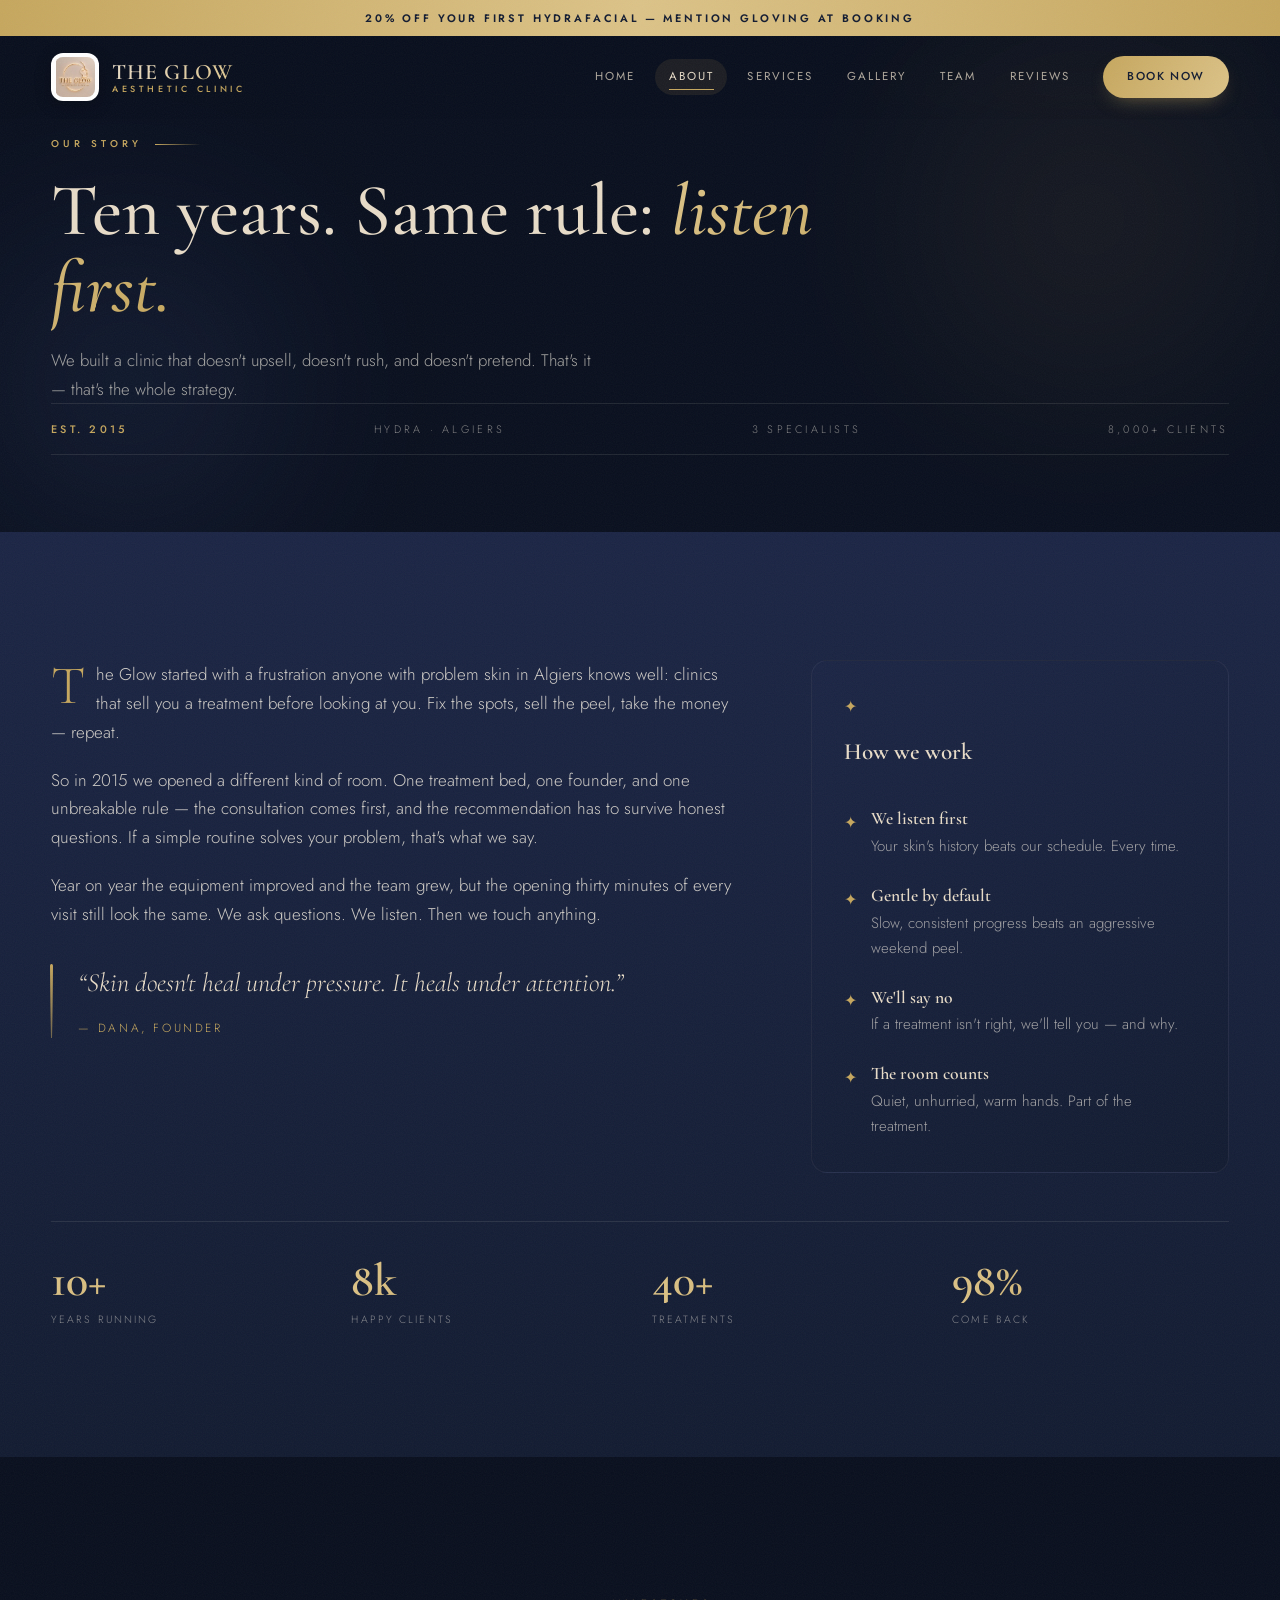
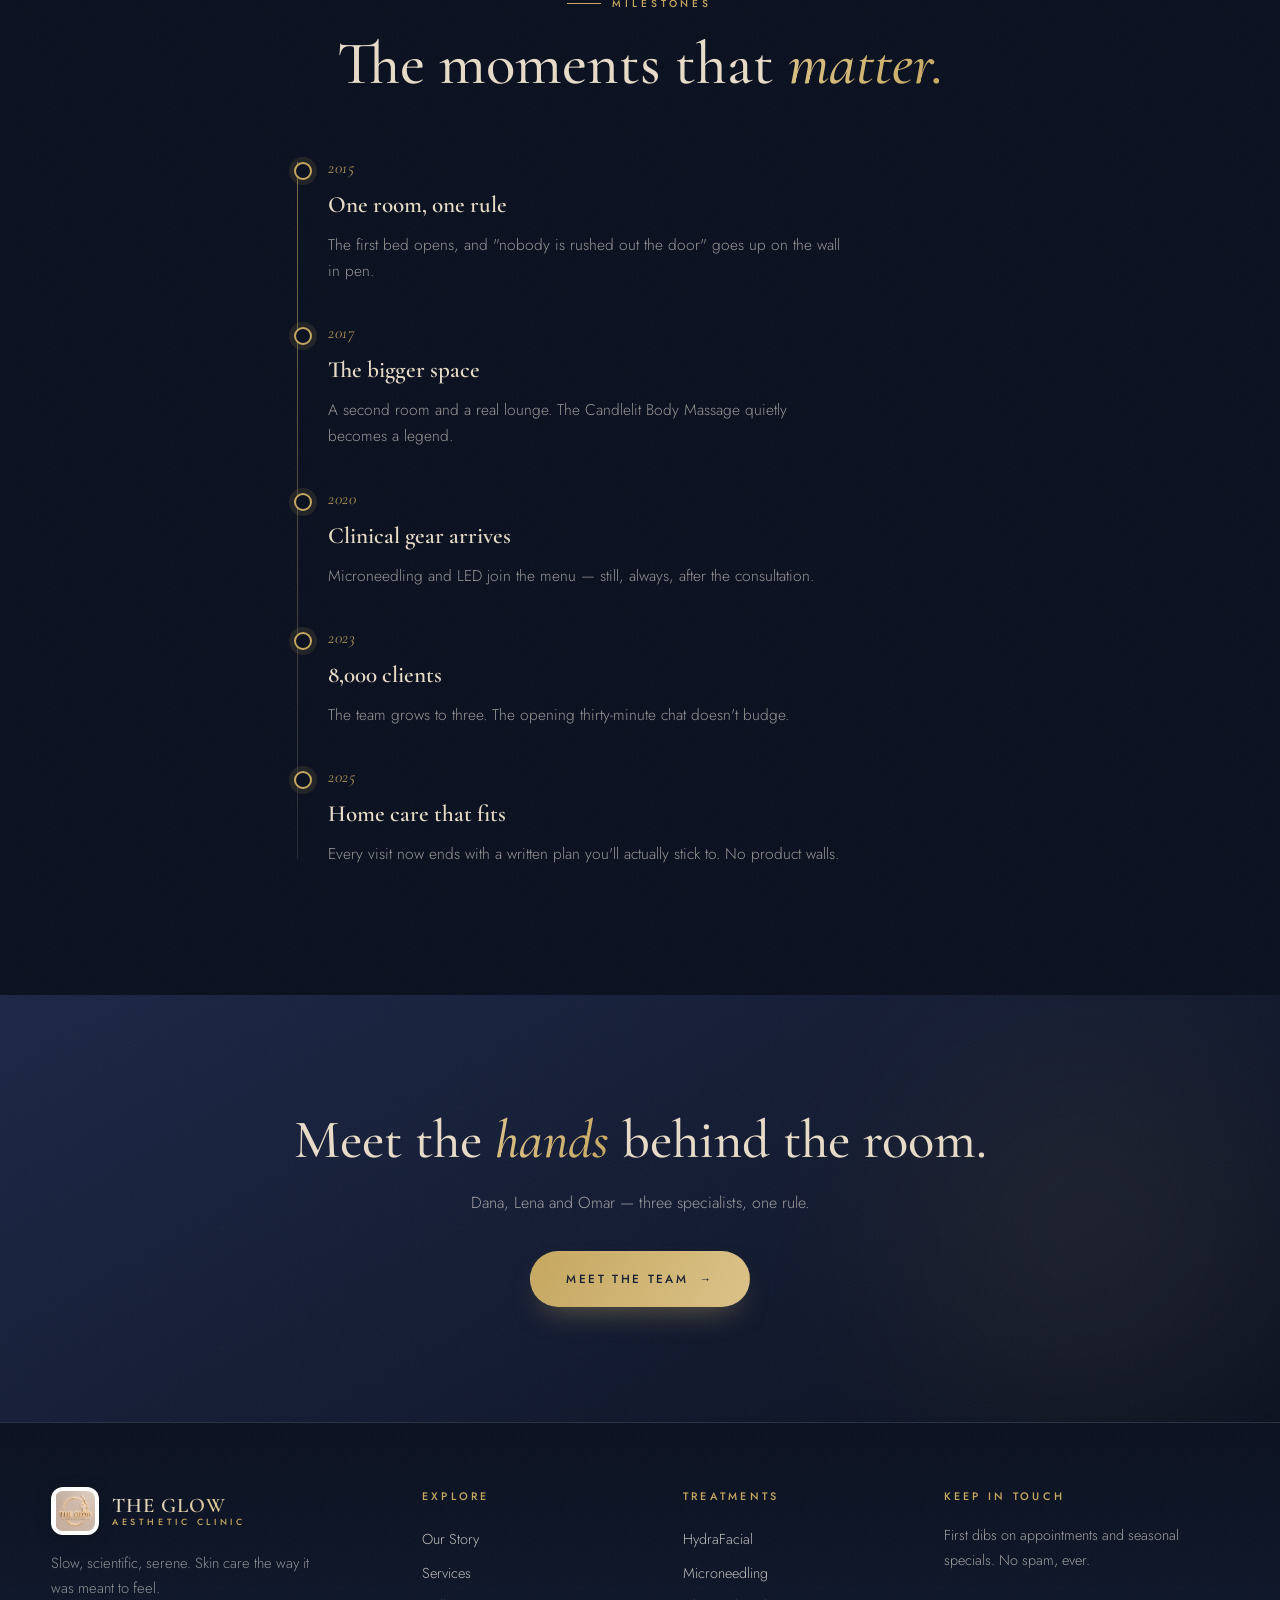
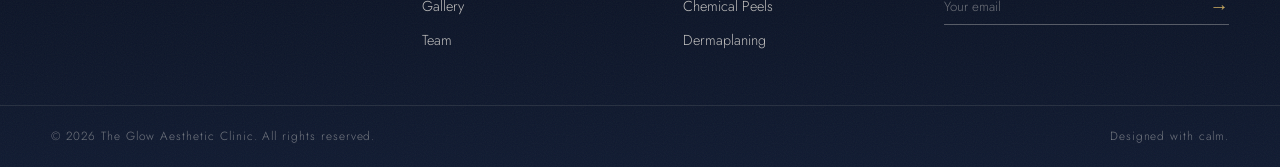
==== commit aa76e61e: "Point hero pair at the hired photo; city becomes Algiers end to end" ====
--- a/about.html
+++ b/about.html
@@ -4,7 +4,7 @@
   <meta charset="UTF-8">
   <meta name="viewport" content="width=device-width, initial-scale=1.0">
   <title>Our Story — The Glow Aesthetic Clinic</title>
-  <meta name="description" content="The story, values and milestones behind The Glow Aesthetic Clinic in Cairo.">
+  <meta name="description" content="The story, values and milestones behind The Glow Aesthetic Clinic in Algiers.">
   <link rel="preconnect" href="https://fonts.googleapis.com">
   <link rel="preconnect" href="https://fonts.gstatic.com" crossorigin>
   <link href="https://fonts.googleapis.com/css2?family=Cormorant+Garamond:ital,wght@0,300;0,400;0,500;0,600;0,700;1,300;1,400;1,500;1,600&family=Jost:wght@200;300;400;500;600&family=Pinyon+Script&display=swap" rel="stylesheet">
@@ -67,7 +67,7 @@
       <div class="container">
         <div class="strip reveal" style="--d:.24s">
           <b>Est. 2015</b>
-          <span>Zamalek · Cairo</span>
+          <span>Hydra · Algiers</span>
           <span>3 specialists</span>
           <span>8,000+ clients</span>
         </div>
@@ -78,7 +78,7 @@
       <div class="container about-grid">
         <div class="about-copy">
           <div class="body-text reveal">
-            <p>The Glow started with a frustration anyone with problem skin in Cairo knows well: clinics that sell you a treatment before looking at you. Fix the spots, sell the peel, take the money — repeat.</p>
+            <p>The Glow started with a frustration anyone with problem skin in Algiers knows well: clinics that sell you a treatment before looking at you. Fix the spots, sell the peel, take the money — repeat.</p>
             <p>So in 2015 we opened a different kind of room. One treatment bed, one founder, and one unbreakable rule — the consultation comes first, and the recommendation has to survive honest questions. If a simple routine solves your problem, that's what we say.</p>
             <p>Year on year the equipment improved and the team grew, but the opening thirty minutes of every visit still look the same. We ask questions. We listen. Then we touch anything.</p>
           </div>
--- a/css/style.css
+++ b/css/style.css
@@ -4,9 +4,9 @@
    Palette kept: navy / beige / gold
    ============================================================ */
 :root {
-  --navy: #1F2A44;
-  --navy-soft: #2A385C;
-  --navy-deep: #16203A;
+  --navy: #121B31;
+  --navy-soft: #1B2545;
+  --navy-deep: #090F1E;
   --beige: #E8DCC8;
   --beige-light: #F5EFE3;
   --beige-pale: #FBF7EF;
@@ -225,14 +225,14 @@
   position: fixed;
   top: 0; left: 0; right: 0;
   z-index: 800;
-  background: rgba(22, 32, 58, 0.35);
+  background: rgba(9, 15, 30, 0.35);
   backdrop-filter: blur(18px);
   -webkit-backdrop-filter: blur(18px);
   border-bottom: 1px solid transparent;
   transition: background 0.45s var(--ease), border-color 0.45s var(--ease), box-shadow 0.45s var(--ease);
 }
 .site-header.scrolled {
-  background: rgba(22, 32, 58, 0.82);
+  background: rgba(9, 15, 30, 0.82);
   border-bottom-color: var(--line);
   box-shadow: 0 14px 40px -24px rgba(0, 0, 0, 0.6);
 }
@@ -536,7 +536,7 @@
   top: 4%;
   right: -4%;
   z-index: 4;
-  background: rgba(22, 32, 58, 0.7);
+  background: rgba(9, 15, 30, 0.7);
   backdrop-filter: blur(10px);
   border: 1px solid var(--gold);
   border-radius: 999px;
@@ -687,7 +687,7 @@
   content: "";
   position: absolute;
   inset: 0;
-  background: linear-gradient(200deg, transparent 45%, rgba(22, 32, 58, 0.5));
+  background: linear-gradient(200deg, transparent 45%, rgba(9, 15, 30, 0.5));
 }
 .story-visual:hover .story-media img { transform: scale(1); }
 .story-stamp {
@@ -900,7 +900,7 @@
   content: "";
   position: absolute;
   inset: 0;
-  background: linear-gradient(to top, rgba(22, 32, 58, 0.8), transparent 60%);
+  background: linear-gradient(to top, rgba(9, 15, 30, 0.8), transparent 60%);
 }
 .bento-photo figcaption {
   position: absolute;
@@ -936,6 +936,16 @@
   color: var(--beige);
   line-height: 1.15;
 }
+.bento-item .bento-thumb {
+  display: block;
+  width: 100%;
+  height: 200px;
+  object-fit: cover;
+  border-radius: calc(var(--radius) - 6px);
+  filter: saturate(0.94);
+  transition: transform 0.9s var(--ease), filter 0.5s;
+}
+.bento-item:hover .bento-thumb { transform: scale(1.03); filter: saturate(1.05); }
 .bento-item .bento-icon {
   font-size: 1.1rem;
   color: var(--gold);
@@ -1028,10 +1038,10 @@
   content: "";
   position: absolute;
   inset: 0;
-  background: linear-gradient(to top, rgba(22, 32, 58, 0.75), transparent 55%);
+  background: linear-gradient(to top, rgba(9, 15, 30, 0.75), transparent 55%);
   transition: background 0.5s;
 }
-.g-card:hover::after { background: linear-gradient(to top, rgba(22, 32, 58, 0.85), transparent 45%); }
+.g-card:hover::after { background: linear-gradient(to top, rgba(9, 15, 30, 0.85), transparent 45%); }
 .g-card figcaption {
   position: absolute;
   bottom: 1.1rem;
@@ -1066,10 +1076,10 @@
 .gm::after {
   content: "";
   position: absolute; inset: 0;
-  background: linear-gradient(to top, rgba(22, 32, 58, 0.72), transparent 55%);
+  background: linear-gradient(to top, rgba(9, 15, 30, 0.72), transparent 55%);
   transition: background 0.5s;
 }
-.gm:hover::after { background: linear-gradient(to top, rgba(22, 32, 58, 0.85), transparent 40%); }
+.gm:hover::after { background: linear-gradient(to top, rgba(9, 15, 30, 0.85), transparent 40%); }
 .gm figcaption {
   position: absolute;
   bottom: 1rem; left: 1.2rem;
@@ -1126,7 +1136,7 @@
   position: absolute;
   bottom: 1rem; left: 50%;
   transform: translateX(-50%) translateY(8px);
-  background: rgba(22, 32, 58, 0.75);
+  background: rgba(9, 15, 30, 0.75);
   backdrop-filter: blur(8px);
   border: 1px solid var(--gold);
   border-radius: 999px;
@@ -1297,7 +1307,7 @@
 .book-grid { display: grid; grid-template-columns: 1.2fr 0.8fr; gap: clamp(2rem, 4vw, 4rem); align-items: stretch; }
 .book-form {
   background: var(--beige-pale);
-  border: 1px solid rgba(31, 42, 68, 0.08);
+  border: 1px solid rgba(18, 27, 49, 0.08);
   border-radius: var(--radius);
   padding: clamp(1.8rem, 4vw, 2.8rem);
   display: grid;
@@ -1324,7 +1334,7 @@
   color: var(--navy);
   background: var(--beige-light);
   border: 1px solid transparent;
-  border-bottom-color: rgba(31, 42, 68, 0.18);
+  border-bottom-color: rgba(18, 27, 49, 0.18);
   padding: 0.8rem 0.4rem;
   border-radius: 8px 8px 0 0;
   transition: border-color 0.3s, background 0.3s, box-shadow 0.3s;
@@ -1764,4 +1774,128 @@
   .svc-row .svc-index { display: none; }
   .strip { flex-direction: column; text-align: center; }
   .page-lead { max-width: 40ch; }
+}
+
+/* ============================================================
+   SERVICE MENU — titles stacked, photo pops on hover
+   ============================================================ */
+.menu-wrap {
+  display: grid;
+  grid-template-columns: 1.3fr 0.7fr;
+  gap: clamp(2rem, 4vw, 4rem);
+  align-items: start;
+}
+.menu { display: grid; }
+.menu-row {
+  position: relative;
+  display: grid;
+  grid-template-columns: auto 1fr auto;
+  gap: 1.4rem;
+  align-items: baseline;
+  padding: 1.5rem 1rem 1.5rem 0;
+  border-top: 1px solid var(--line);
+  cursor: pointer;
+  transition: padding-left 0.4s var(--ease), background 0.4s;
+}
+.menu-row:last-child { border-bottom: 1px solid var(--line); }
+.menu-row:hover { padding-left: 1.2rem; }
+.menu-index {
+  font-family: var(--serif);
+  font-style: italic;
+  color: var(--gold);
+  font-size: 1.05rem;
+}
+.menu-main h3 {
+  font-family: var(--serif);
+  font-weight: 600;
+  font-size: clamp(1.5rem, 2.4vw, 1.9rem);
+  color: var(--beige);
+  line-height: 1.15;
+  transition: color 0.35s, transform 0.4s var(--ease);
+}
+.menu-row:hover .menu-main h3 { color: var(--gold-light); transform: translateX(5px); }
+.menu-main p {
+  color: rgba(245, 239, 227, 0.58);
+  font-size: 0.92rem;
+  line-height: 1.7;
+  margin-top: 0.35rem;
+  max-width: 46ch;
+}
+.menu-meta {
+  display: flex;
+  flex-direction: column;
+  align-items: flex-end;
+  gap: 0.35rem;
+  text-align: right;
+  white-space: nowrap;
+}
+.menu-tag {
+  font-size: 0.62rem;
+  letter-spacing: 0.22em;
+  text-transform: uppercase;
+  color: rgba(245, 239, 227, 0.45);
+}
+.menu-price {
+  font-family: var(--serif);
+  font-style: italic;
+  color: var(--gold);
+  font-size: 1.18rem;
+}
+
+/* fixed preview panel beside the menu — photo swaps on hover */
+.menu-preview {
+  position: sticky;
+  top: 130px;
+  overflow: hidden;
+  border-radius: var(--radius);
+  aspect-ratio: 3 / 4;
+  background: var(--navy-deep);
+  border: 1px solid var(--glass);
+}
+.menu-preview::after {
+  content: "";
+  position: absolute;
+  inset: 0;
+  z-index: 1;
+  background: linear-gradient(to top, rgba(9, 15, 30, 0.75), transparent 55%);
+  pointer-events: none;
+}
+.menu-preview-track { position: absolute; inset: 0; }
+.menu-preview-track .pv {
+  position: absolute;
+  inset: 0;
+  width: 100%;
+  height: 100%;
+  object-fit: cover;
+  opacity: 0;
+  transform: scale(1.06);
+  transition: opacity 0.5s var(--ease), transform 0.9s var(--ease);
+}
+.menu-preview-track .pv.active { opacity: 1; transform: none; }
+.menu-preview-cap {
+  position: absolute;
+  left: 1.4rem;
+  right: 1.4rem;
+  bottom: 1.2rem;
+  z-index: 2;
+}
+.menu-preview-name {
+  font-family: var(--serif);
+  font-style: italic;
+  font-size: 1.35rem;
+  color: var(--beige);
+}
+
+@media (max-width: 1080px) {
+  .menu-wrap { grid-template-columns: 1fr; }
+  .menu-preview { position: static; max-width: 460px; width: 100%; margin-inline: auto; }
+}
+@media (max-width: 768px) {
+  .menu-row { gap: 1rem; }
+  .menu-meta { flex-direction: row; align-items: center; gap: 0.8rem; }
+}
+@media (max-width: 520px) {
+  .menu-row { grid-template-columns: 1fr; gap: 0.4rem; }
+  .menu-meta { justify-content: space-between; margin-top: 0.4rem; }
+  .menu-index { display: none; }
 }
